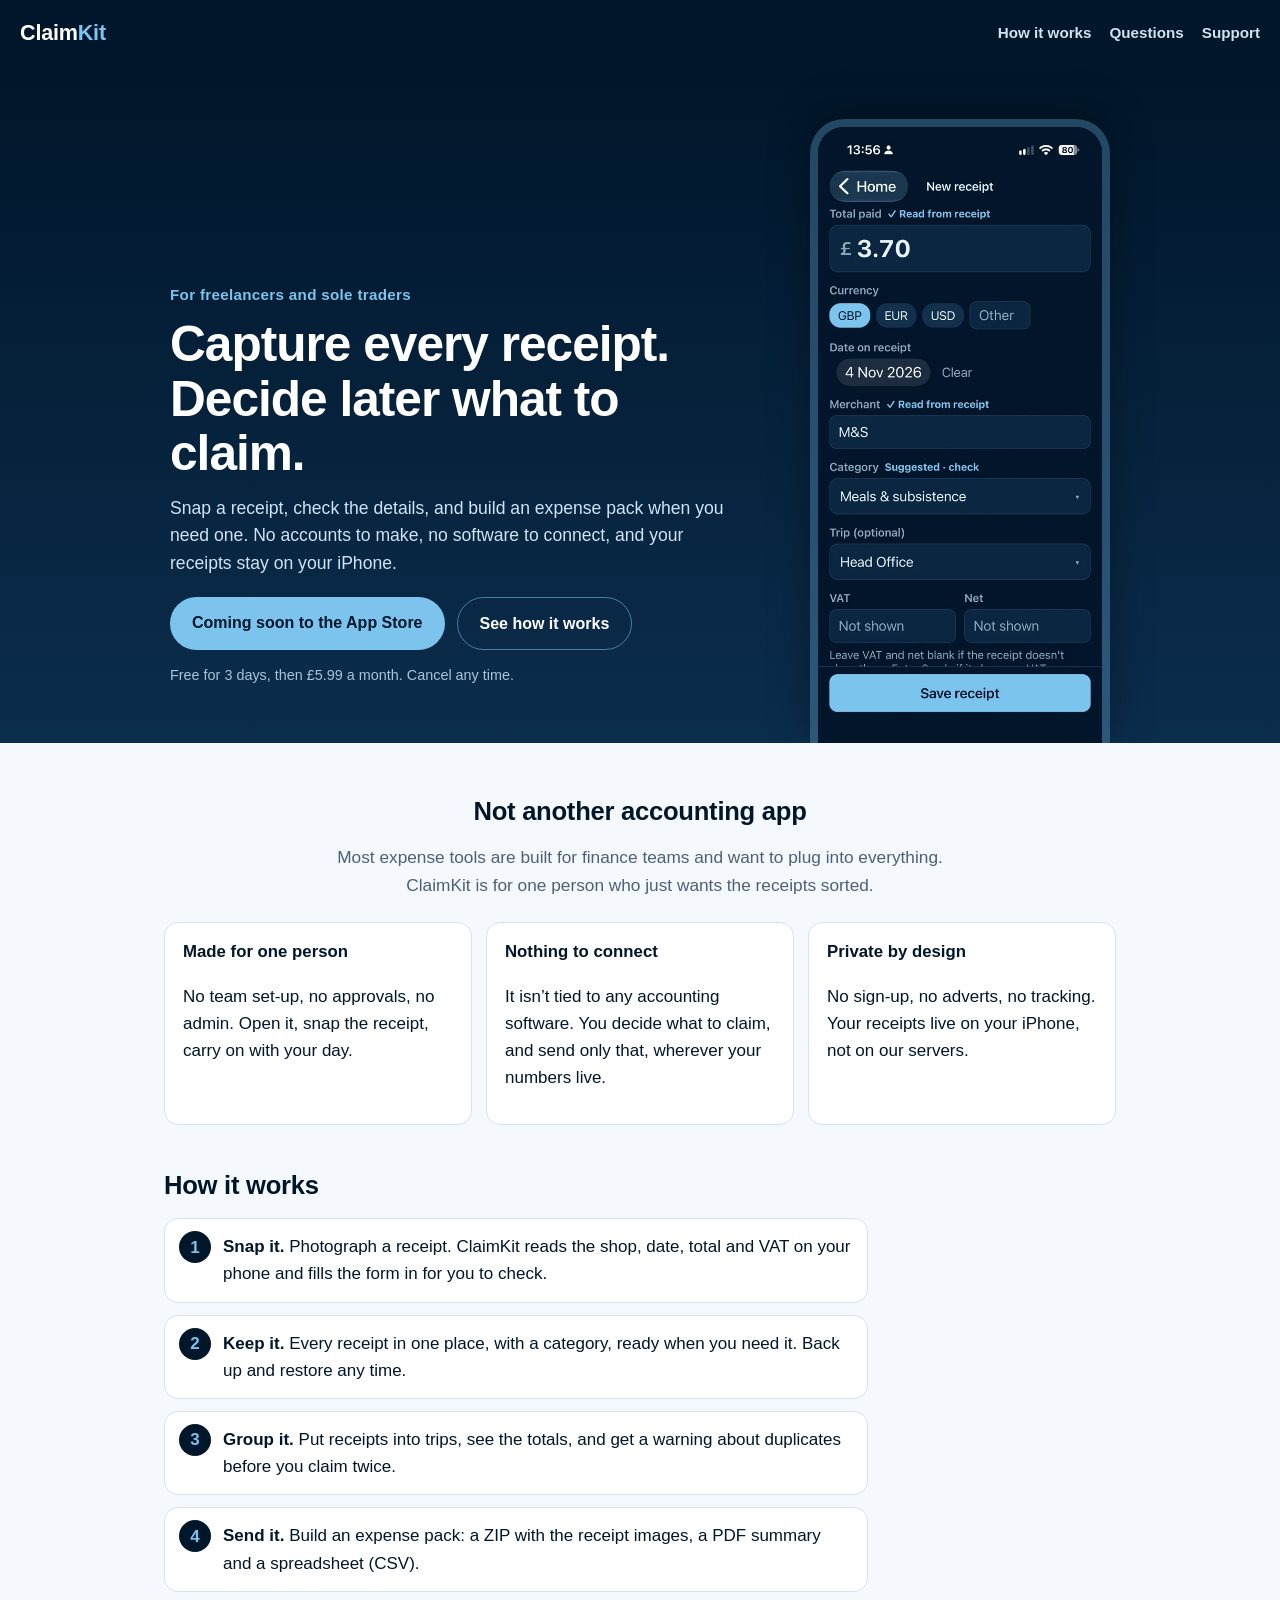
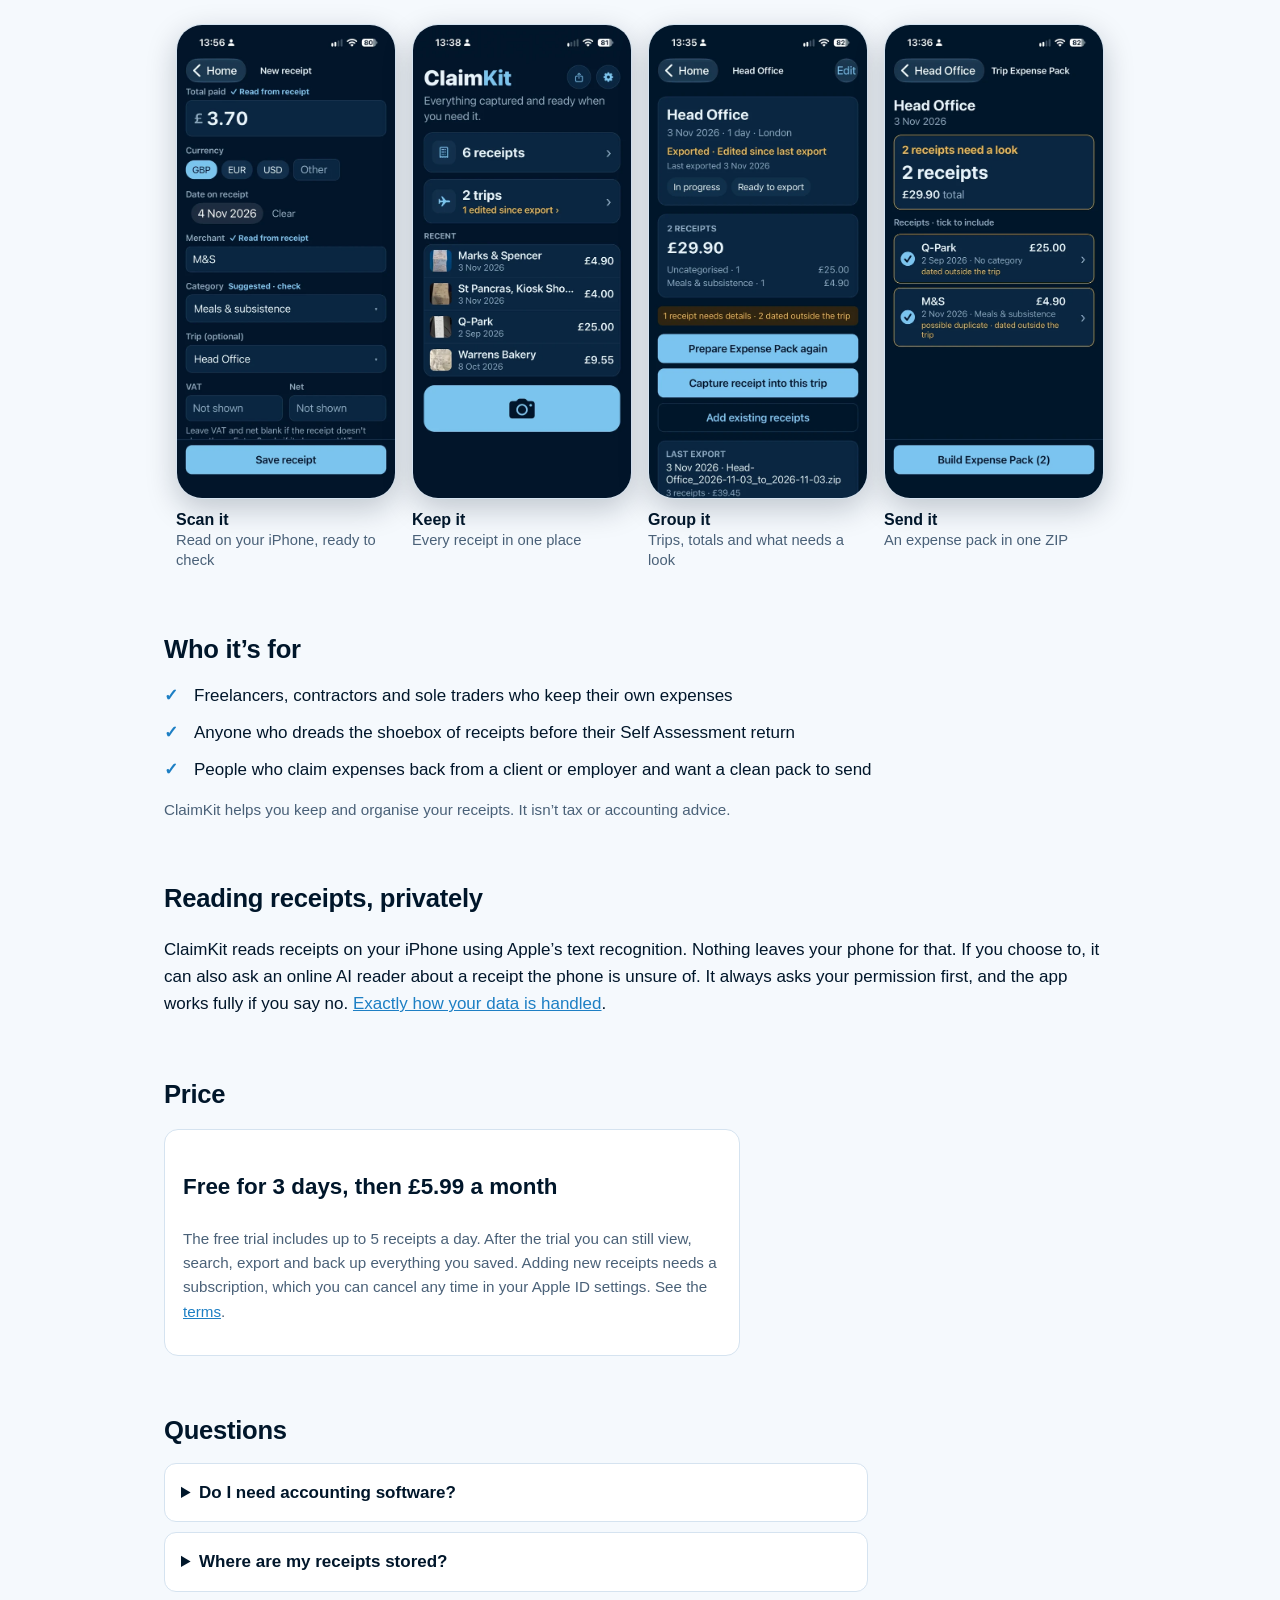
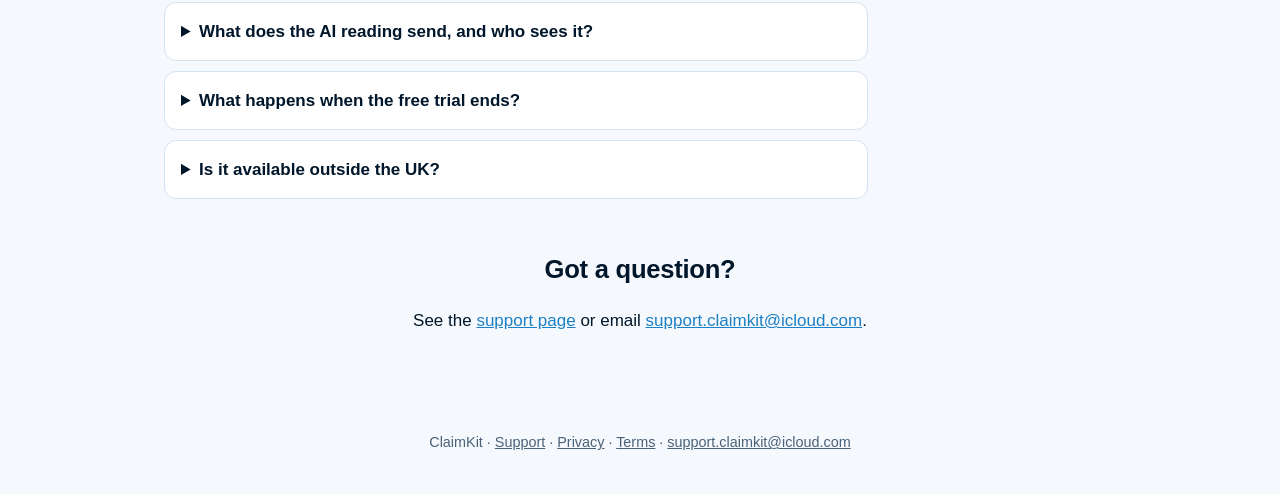
==== index.html @ 1bacebad "Home page redesign for freelancers and sole traders: clearer headline, why-different section, how it" ====
<!doctype html>
<html lang="en-GB">
<head>
<meta charset="utf-8">
<meta name="viewport" content="width=device-width, initial-scale=1">
<title>ClaimKit: receipts and expense packs for freelancers and sole traders</title>
<meta name="description" content="Capture every receipt on your iPhone and decide later what to claim. No accounts, nothing to connect, and your receipts stay on your phone. Built for freelancers and sole traders.">
<link rel="canonical" href="https://sitexuk.github.io/claimkit/">
<meta property="og:type" content="website">
<meta property="og:site_name" content="ClaimKit">
<meta property="og:title" content="ClaimKit: capture every receipt, decide later what to claim">
<meta property="og:description" content="For freelancers and sole traders. Snap a receipt, check the details, and build an expense pack when you need one. No accounts, nothing to connect.">
<meta property="og:url" content="https://sitexuk.github.io/claimkit/">
<meta property="og:image" content="https://sitexuk.github.io/claimkit/share.png">
<meta property="og:image:width" content="1200">
<meta property="og:image:height" content="630">
<meta property="og:image:alt" content="ClaimKit: capture every receipt, decide later what to claim">
<meta name="twitter:card" content="summary_large_image">
<meta name="twitter:title" content="ClaimKit: capture every receipt, decide later what to claim">
<meta name="twitter:description" content="For freelancers and sole traders. No accounts, nothing to connect.">
<meta name="twitter:image" content="https://sitexuk.github.io/claimkit/share.png">
<meta name="theme-color" content="#00162a">
<link rel="icon" type="image/png" href="favicon.png">
<link rel="apple-touch-icon" href="apple-touch-icon.png">
<link rel="stylesheet" href="style.css">
<script type="application/ld+json">
{"@context":"https://schema.org","@type":"SoftwareApplication","name":"ClaimKit","operatingSystem":"iOS","applicationCategory":"BusinessApplication","description":"Capture receipts on your iPhone and build expense packs for claims. For freelancers and sole traders.","offers":{"@type":"Offer","price":"5.99","priceCurrency":"GBP"}}
</script>
</head>
<body class="home">

<header class="top">
  <a class="brand" href="index.html" aria-label="ClaimKit home">Claim<span>Kit</span></a>
  <nav aria-label="Main"><a href="#how">How it works</a><a href="#faq">Questions</a><a href="support.html">Support</a></nav>
</header>

<section class="hero2">
  <div class="hero2-text">
    <p class="eyebrow">For freelancers and sole traders</p>
    <h1>Capture every receipt.<br>Decide later what to claim.</h1>
    <p class="lead">Snap a receipt, check the details, and build an expense pack when you need one. No accounts to make, no software to connect, and your receipts stay on your iPhone.</p>
    <div class="cta">
      <span class="btn btn-soon" role="note">Coming soon to the App Store</span>
      <a class="btn btn-ghost" href="#how">See how it works</a>
    </div>
    <p class="fine">Free for 3 days, then &pound;5.99 a month. Cancel any time.</p>
  </div>
  <div class="hero2-shot">
    <img src="screens/scan.webp" width="540" height="1173" alt="A receipt just scanned in ClaimKit: total, date and shop filled in and marked Read from receipt" fetchpriority="high">
  </div>
</section>

<main>

<section class="band" aria-labelledby="why">
  <h2 id="why">Not another accounting app</h2>
  <p class="band-lead">Most expense tools are built for finance teams and want to plug into everything. ClaimKit is for one person who just wants the receipts sorted.</p>
  <div class="grid3">
    <div class="card"><h3>Made for one person</h3><p>No team set-up, no approvals, no admin. Open it, snap the receipt, carry on with your day.</p></div>
    <div class="card"><h3>Nothing to connect</h3><p>It isn&rsquo;t tied to any accounting software. You decide what to claim, and send only that, wherever your numbers live.</p></div>
    <div class="card"><h3>Private by design</h3><p>No sign-up, no adverts, no tracking. Your receipts live on your iPhone, not on our servers.</p></div>
  </div>
</section>

<section id="how" aria-labelledby="how-title">
  <h2 id="how-title">How it works</h2>
  <ol class="steps">
    <li><strong>Snap it.</strong> Photograph a receipt. ClaimKit reads the shop, date, total and VAT on your phone and fills the form in for you to check.</li>
    <li><strong>Keep it.</strong> Every receipt in one place, with a category, ready when you need it. Back up and restore any time.</li>
    <li><strong>Group it.</strong> Put receipts into trips, see the totals, and get a warning about duplicates before you claim twice.</li>
    <li><strong>Send it.</strong> Build an expense pack: a ZIP with the receipt images, a PDF summary and a spreadsheet (CSV).</li>
  </ol>
  <div class="shots" aria-label="ClaimKit screenshots">
    <figure><img src="screens/scan.webp" width="540" height="1173" alt="A receipt just scanned: total, date and shop filled in, marked Read from receipt" loading="lazy"><figcaption><strong>Scan it</strong>Read on your iPhone, ready to check</figcaption></figure>
    <figure><img src="screens/home.webp" width="540" height="1173" alt="ClaimKit home screen with recent receipts" loading="lazy"><figcaption><strong>Keep it</strong>Every receipt in one place</figcaption></figure>
    <figure><img src="screens/trip.webp" width="540" height="1173" alt="A trip with its receipts, totals and categories" loading="lazy"><figcaption><strong>Group it</strong>Trips, totals and what needs a look</figcaption></figure>
    <figure><img src="screens/pack.webp" width="540" height="1173" alt="Choosing receipts to include in an expense pack" loading="lazy"><figcaption><strong>Send it</strong>An expense pack in one ZIP</figcaption></figure>
  </div>
</section>

<section aria-labelledby="who">
  <h2 id="who">Who it&rsquo;s for</h2>
  <ul class="ticks">
    <li>Freelancers, contractors and sole traders who keep their own expenses</li>
    <li>Anyone who dreads the shoebox of receipts before their Self Assessment return</li>
    <li>People who claim expenses back from a client or employer and want a clean pack to send</li>
  </ul>
  <p class="muted">ClaimKit helps you keep and organise your receipts. It isn&rsquo;t tax or accounting advice.</p>
</section>

<section aria-labelledby="read">
  <h2 id="read">Reading receipts, privately</h2>
  <p>ClaimKit reads receipts on your iPhone using Apple&rsquo;s text recognition. Nothing leaves your phone for that. If you choose to, it can also ask an online AI reader about a receipt the phone is unsure of. It always asks your permission first, and the app works fully if you say no. <a href="privacy.html">Exactly how your data is handled</a>.</p>
</section>

<section aria-labelledby="price">
  <h2 id="price">Price</h2>
  <div class="card pricecard"><p class="price">Free for 3 days, then &pound;5.99 a month</p><p class="muted">The free trial includes up to 5 receipts a day. After the trial you can still view, search, export and back up everything you saved. Adding new receipts needs a subscription, which you can cancel any time in your Apple ID settings. See the <a href="terms.html">terms</a>.</p></div>
</section>

<section id="faq" aria-labelledby="faq-title">
  <h2 id="faq-title">Questions</h2>
  <details><summary>Do I need accounting software?</summary><p>No. ClaimKit works on its own. You can send an expense pack (receipt images, a PDF and a spreadsheet) to your accountant, client or employer, or keep it for your records.</p></details>
  <details><summary>Where are my receipts stored?</summary><p>On your iPhone. There&rsquo;s no ClaimKit account and nothing is uploaded unless you choose the optional AI reading. Use Backup &amp; restore to keep a copy somewhere safe.</p></details>
  <details><summary>What does the AI reading send, and who sees it?</summary><p>Only if you allow it, and only for a receipt the phone can&rsquo;t read confidently: a reduced-size copy of that receipt goes through ClaimKit&rsquo;s server to Anthropic&rsquo;s AI, which sends back the details. Nothing is stored. The <a href="privacy.html">privacy page</a> explains it in full.</p></details>
  <details><summary>What happens when the free trial ends?</summary><p>Everything you saved stays yours. You can still view, search, export and back up. To keep adding new receipts you subscribe for &pound;5.99 a month, and you can cancel any time.</p></details>
  <details><summary>Is it available outside the UK?</summary><p>Not yet. ClaimKit launches in the United Kingdom first.</p></details>
</section>

<section class="band" aria-labelledby="questions">
  <h2 id="questions">Got a question?</h2>
  <p>See the <a href="support.html">support page</a> or email <a href="mailto:support.claimkit@icloud.com">support.claimkit@icloud.com</a>.</p>
</section>

</main>
<footer>ClaimKit &middot; <a href="support.html">Support</a> &middot; <a href="privacy.html">Privacy</a> &middot; <a href="terms.html">Terms</a> &middot; <a href="mailto:support.claimkit@icloud.com">support.claimkit@icloud.com</a></footer>
</body>
</html>
---- style.css ----
:root { --bg:#f5f9fd; --card:#fff; --text:#00162a; --muted:#4a6178; --accent:#1d7fc4; --border:#d5e3f0; --hero:#00162a; --hero-text:#fff; --hero-accent:#7cc4ee; }
@media (prefers-color-scheme: dark) { :root { --bg:#00162a; --card:#0b2742; --text:#eaf3fb; --muted:#9db4c8; --accent:#7cc4ee; --border:#17395a; --hero:#000d1a; } }
* { box-sizing:border-box; }
body { margin:0; background:var(--bg); color:var(--text); font:17px/1.6 -apple-system, BlinkMacSystemFont, "Segoe UI", Roboto, sans-serif; }
a { color:var(--accent); }
header.hero { background:var(--hero); color:var(--hero-text); padding:56px 20px 48px; text-align:center; }
header.hero h1 { margin:0 0 8px; font-size:2.6rem; letter-spacing:-.02em; }
header.hero h1 span { color:var(--hero-accent); }
header.hero p { margin:0 auto; max-width:34rem; font-size:1.15rem; color:#cfe3f3; }
nav { display:flex; gap:18px; justify-content:center; flex-wrap:wrap; padding:14px 16px; background:var(--card); border-bottom:1px solid var(--border); }
nav a { text-decoration:none; font-weight:600; }
main { max-width:44rem; margin:0 auto; padding:28px 20px 60px; }
h2 { margin:2rem 0 .4rem; font-size:1.35rem; }
h3 { margin:1.4rem 0 .2rem; font-size:1.05rem; }
.card { background:var(--card); border:1px solid var(--border); border-radius:14px; padding:16px 18px; margin:14px 0; }
.card h3 { margin-top:0; }
ul { padding-left:1.2rem; }
.muted { color:var(--muted); font-size:.95rem; }
footer { text-align:center; color:var(--muted); font-size:.9rem; padding:24px 16px 40px; }
.price { font-size:1.4rem; font-weight:700; }
@media (min-width:640px) { .grid { display:grid; grid-template-columns:1fr 1fr; gap:14px; } .grid .card { margin:0; } }

.shots { display:flex; gap:16px; overflow-x:auto; scroll-snap-type:x mandatory; padding:4px 2px 18px; margin:0 -20px; padding-left:20px; padding-right:20px; -webkit-overflow-scrolling:touch; }
.shots figure { flex:0 0 min(62vw, 250px); margin:0; scroll-snap-align:center; }
.shots img { width:100%; height:auto; display:block; border-radius:26px; border:1px solid var(--border); box-shadow:0 10px 30px rgba(0,22,42,.22); background:var(--card); }
.shots figcaption { margin-top:10px; font-size:.92rem; color:var(--muted); line-height:1.35; }
.shots figcaption strong { display:block; color:var(--text); font-size:1rem; }
@media (min-width:860px) { .shots { overflow:visible; margin:0 -90px; padding:4px 0 18px; justify-content:center; } .shots figure { flex:0 0 205px; } }

/* ---------- Home page ---------- */
.home { background:var(--bg); }
.home .top { display:flex; align-items:center; justify-content:space-between; gap:16px; flex-wrap:wrap; padding:16px 20px; background:var(--hero); }
.home .brand { color:var(--hero-text); text-decoration:none; font-weight:800; font-size:1.35rem; letter-spacing:-.01em; }
.home .brand span { color:var(--hero-accent); }
.home .top nav { display:flex; gap:18px; flex-wrap:wrap; padding:0; background:none; border:0; }
.home .top nav a { color:#cfe3f3; font-weight:600; font-size:.95rem; text-decoration:none; }
.home .top nav a:hover { color:#fff; }

.hero2 { background:linear-gradient(180deg,var(--hero) 0%, #0b2d4c 100%); color:var(--hero-text); padding:28px 20px 0; overflow:hidden; display:flex; flex-direction:column; align-items:center; gap:22px; }
.hero2-text { max-width:36rem; text-align:center; }
.eyebrow { margin:0 0 10px; color:var(--hero-accent); font-weight:700; font-size:.95rem; letter-spacing:.02em; }
.hero2 h1 { margin:0 0 14px; font-size:clamp(2rem,7vw,3.1rem); line-height:1.1; letter-spacing:-.02em; }
.lead { margin:0 auto 20px; color:#cfe3f3; font-size:1.1rem; line-height:1.55; }
.cta { display:flex; gap:12px; justify-content:center; flex-wrap:wrap; }
.btn { display:inline-block; padding:13px 22px; border-radius:999px; font-weight:700; font-size:1rem; text-decoration:none; }
.btn-soon { background:var(--hero-accent); color:#00162a; cursor:default; }
.btn-ghost { border:1.5px solid rgba(124,196,240,.55); color:#fff; }
.btn-ghost:hover { background:rgba(124,196,240,.14); }
.fine { margin:14px 0 0; color:#a9c4da; font-size:.9rem; }
.hero2-shot { width:min(280px,70vw); margin-top:8px; }
.hero2-shot img { display:block; width:100%; height:auto; border-radius:34px 34px 0 0; border:8px solid rgba(124,196,240,.28); border-bottom:0; box-shadow:0 -6px 40px rgba(0,0,0,.35); }
@media (min-width:860px) {
  .hero2 { flex-direction:row; justify-content:center; align-items:flex-end; gap:64px; padding:44px 40px 0; }
  .hero2-text { text-align:left; padding-bottom:56px; }
  .lead { margin-left:0; }
  .cta { justify-content:flex-start; }
  .hero2-shot { width:300px; flex:none; }
}

.home main { max-width:62rem; padding:8px 20px 56px; }
.home main section { padding-top:40px; }
.home h2 { font-size:1.6rem; letter-spacing:-.01em; margin:0 0 12px; }
.band { text-align:center; }
.band-lead { max-width:40rem; margin:0 auto 22px; color:var(--muted); font-size:1.08rem; }
.grid3 { display:grid; gap:14px; text-align:left; }
.grid3 .card { margin:0; }
@media (min-width:760px) { .grid3 { grid-template-columns:repeat(3,1fr); } }

.steps { counter-reset:step; list-style:none; padding:0; margin:0 0 28px; display:grid; gap:12px; max-width:44rem; }
.steps li { position:relative; padding:14px 16px 14px 58px; background:var(--card); border:1px solid var(--border); border-radius:14px; }
.steps li::before { counter-increment:step; content:counter(step); position:absolute; left:14px; top:12px; width:32px; height:32px; border-radius:50%; background:var(--hero); color:var(--hero-accent); font-weight:800; display:flex; align-items:center; justify-content:center; }
.steps strong { color:var(--text); }

.home .shots { margin:0 -20px; padding:4px 20px 18px; }
@media (min-width:860px) { .home .shots { margin:0; padding:4px 0 18px; justify-content:center; overflow:visible; } .home .shots figure { flex:0 0 220px; } }

.ticks { list-style:none; padding:0; margin:0 0 8px; display:grid; gap:10px; }
.ticks li { position:relative; padding-left:30px; }
.ticks li::before { content:"\2713"; position:absolute; left:0; top:0; color:var(--accent); font-weight:800; }
.pricecard { max-width:36rem; }

details { background:var(--card); border:1px solid var(--border); border-radius:12px; padding:2px 16px; margin:10px 0; max-width:44rem; }
details summary { cursor:pointer; padding:13px 0; font-weight:700; }
details p { margin:0 0 14px; color:var(--muted); }
summary::-webkit-details-marker { margin-right:6px; }
.home footer a { color:var(--muted); }
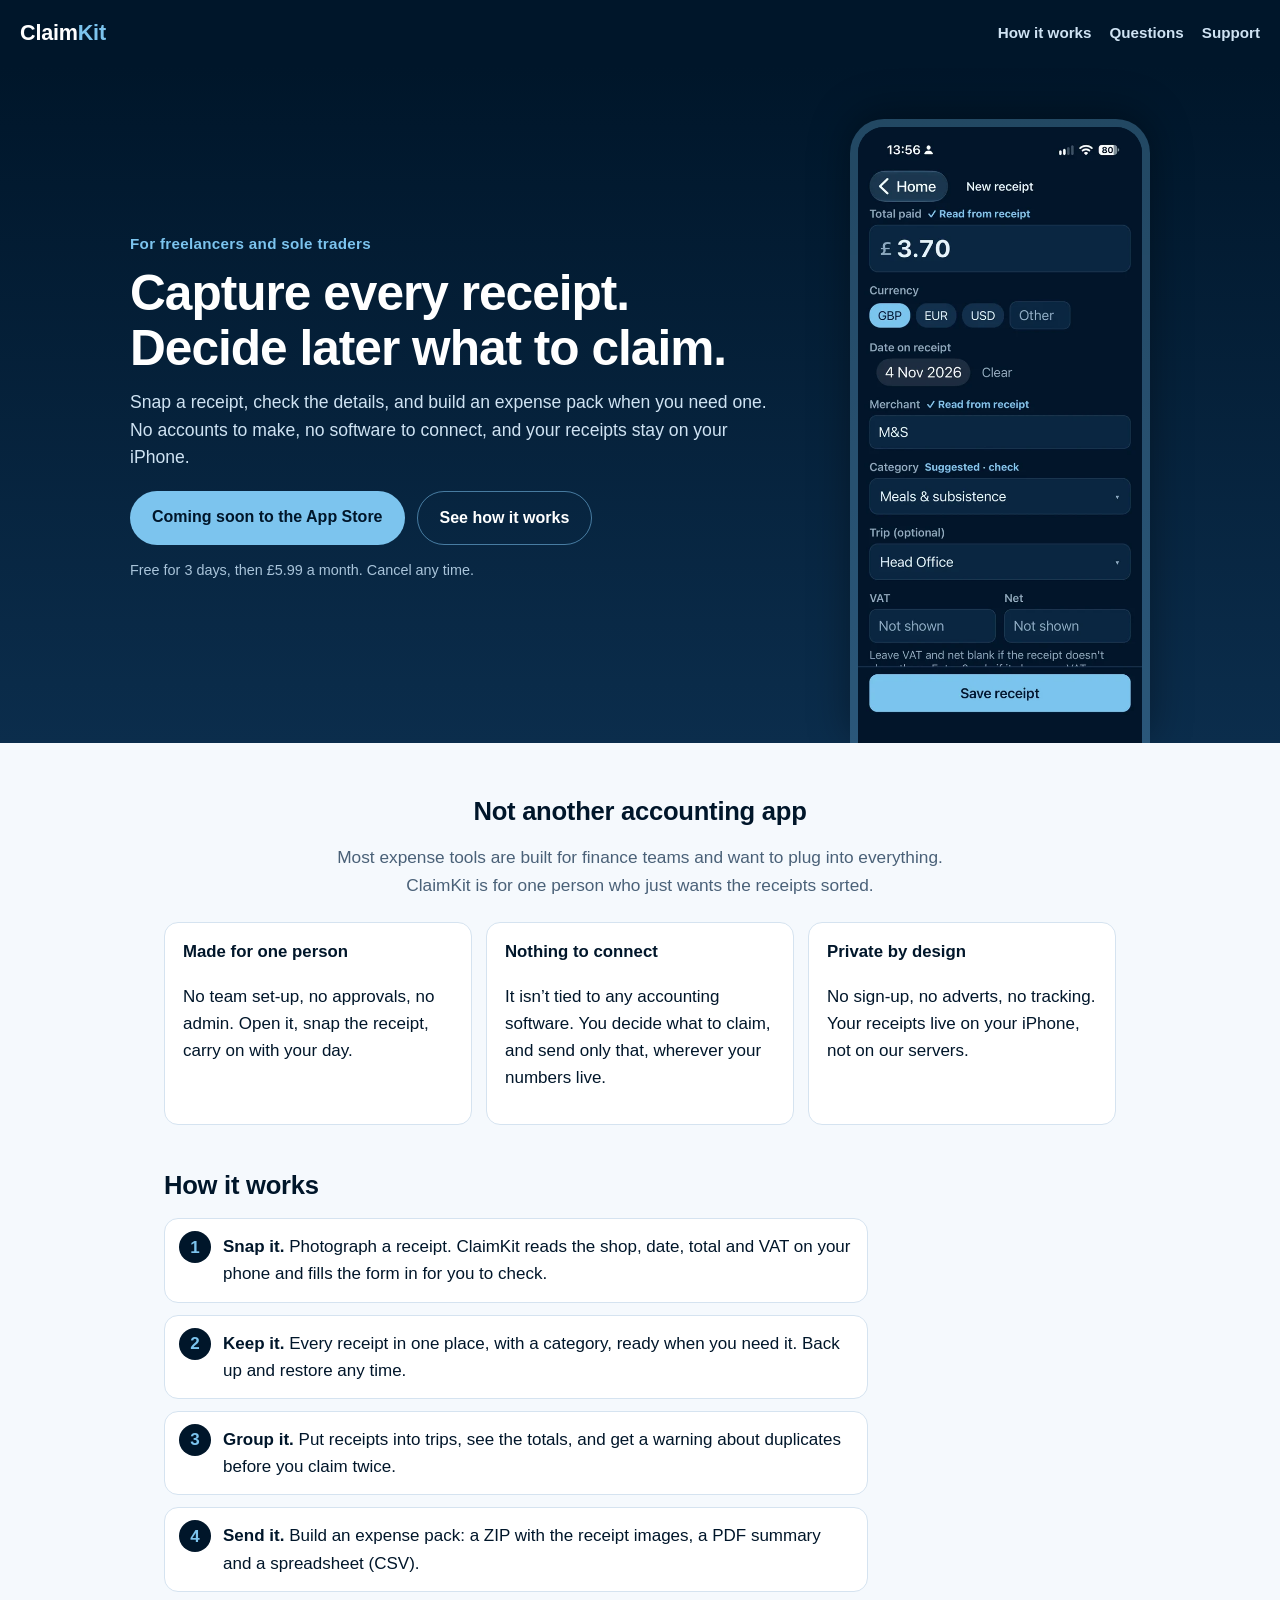
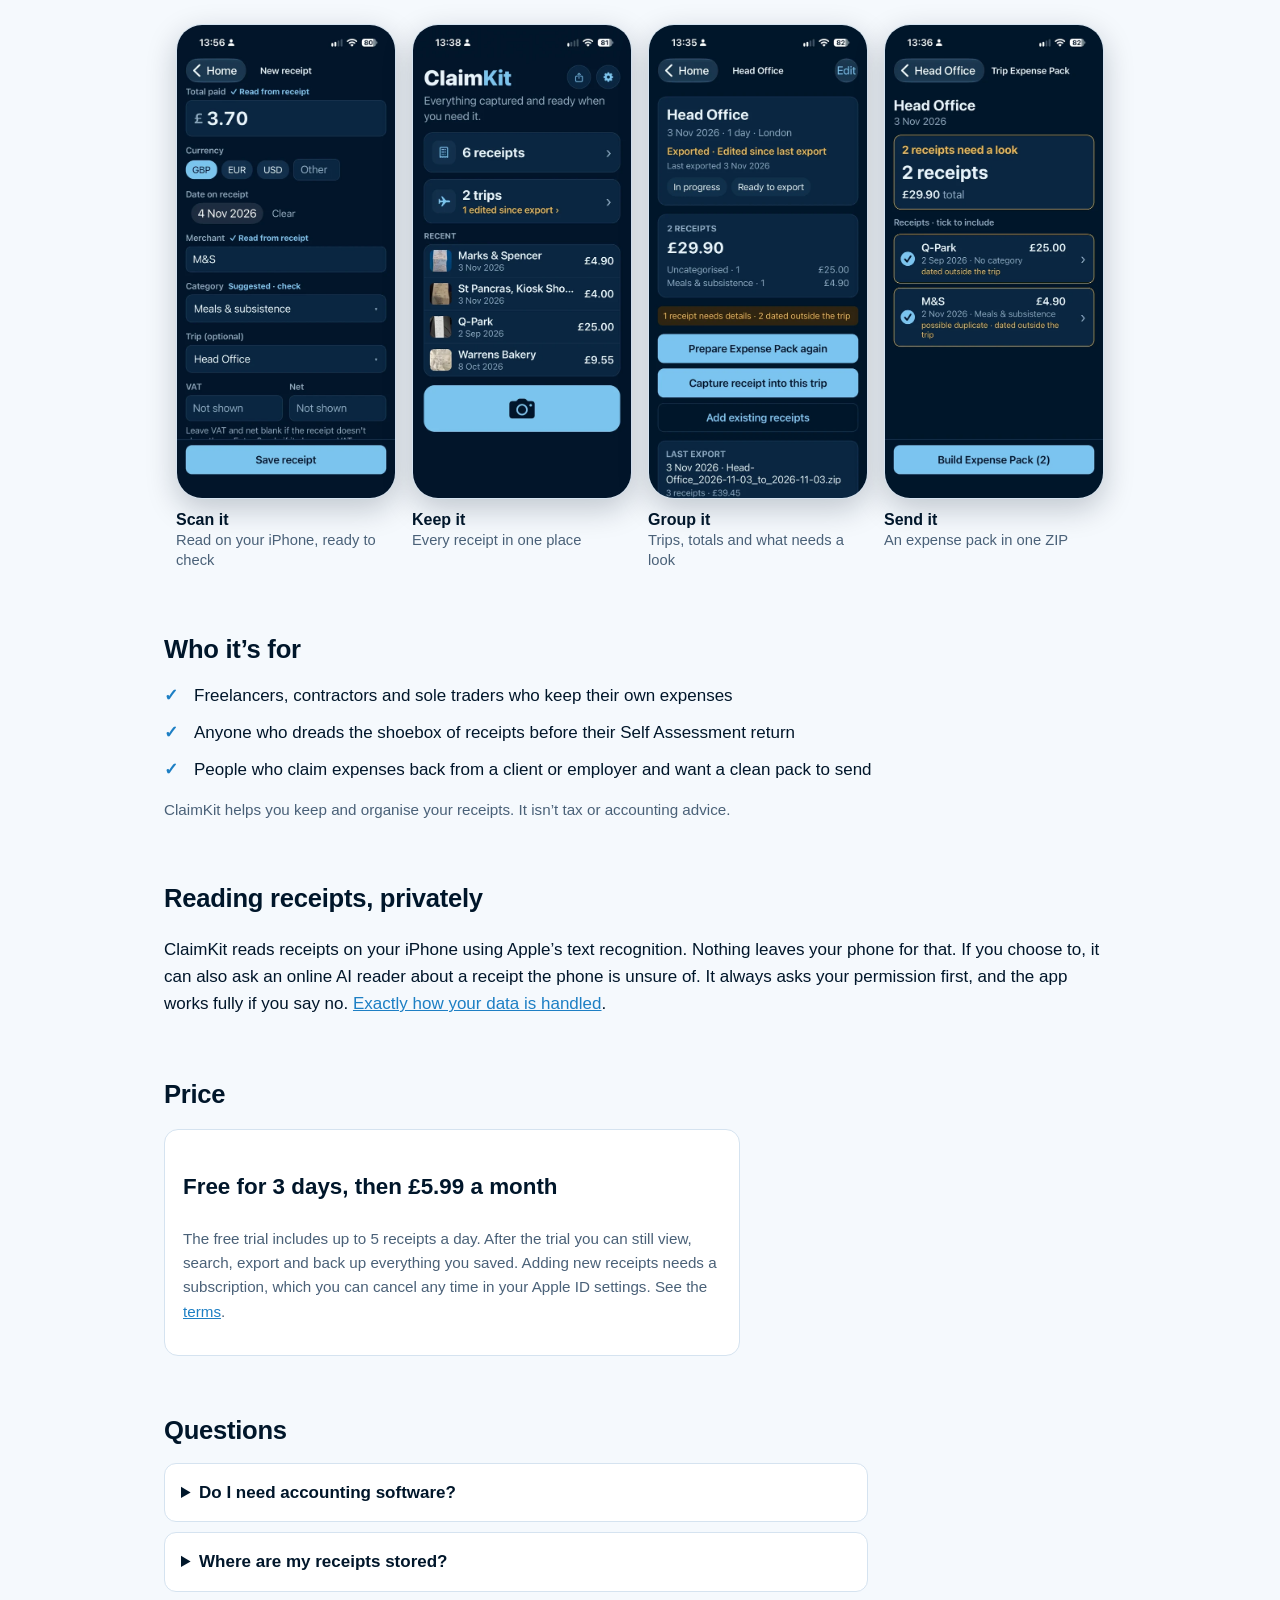
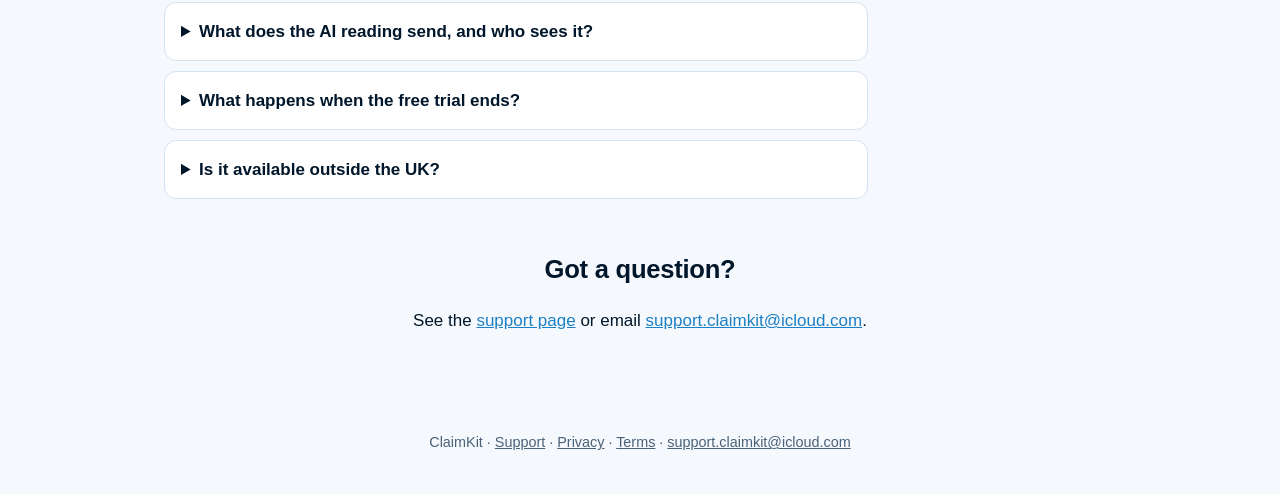
==== commit d88d0c2d: "Hero: centre the text beside the phone, wider so the headline breaks cleanly; stylesheet v4 Co-Autho" ====
--- a/index.html
+++ b/index.html
@@ -22,7 +22,7 @@
 <meta name="theme-color" content="#00162a">
 <link rel="icon" type="image/png" href="favicon.png">
 <link rel="apple-touch-icon" href="apple-touch-icon.png">
-<link rel="stylesheet" href="style.css">
+<link rel="stylesheet" href="style.css?v=4">
 <script type="application/ld+json">
 {"@context":"https://schema.org","@type":"SoftwareApplication","name":"ClaimKit","operatingSystem":"iOS","applicationCategory":"BusinessApplication","description":"Capture receipts on your iPhone and build expense packs for claims. For freelancers and sole traders.","offers":{"@type":"Offer","price":"5.99","priceCurrency":"GBP"}}
 </script>
--- a/style.css
+++ b/style.css
@@ -51,7 +51,7 @@
 .hero2-shot img { display:block; width:100%; height:auto; border-radius:34px 34px 0 0; border:8px solid rgba(124,196,240,.28); border-bottom:0; box-shadow:0 -6px 40px rgba(0,0,0,.35); }
 @media (min-width:860px) {
   .hero2 { flex-direction:row; justify-content:center; align-items:flex-end; gap:64px; padding:44px 40px 0; }
-  .hero2-text { text-align:left; padding-bottom:56px; }
+  .hero2-text { text-align:left; align-self:center; padding-bottom:40px; max-width:41rem; }
   .lead { margin-left:0; }
   .cta { justify-content:flex-start; }
   .hero2-shot { width:300px; flex:none; }
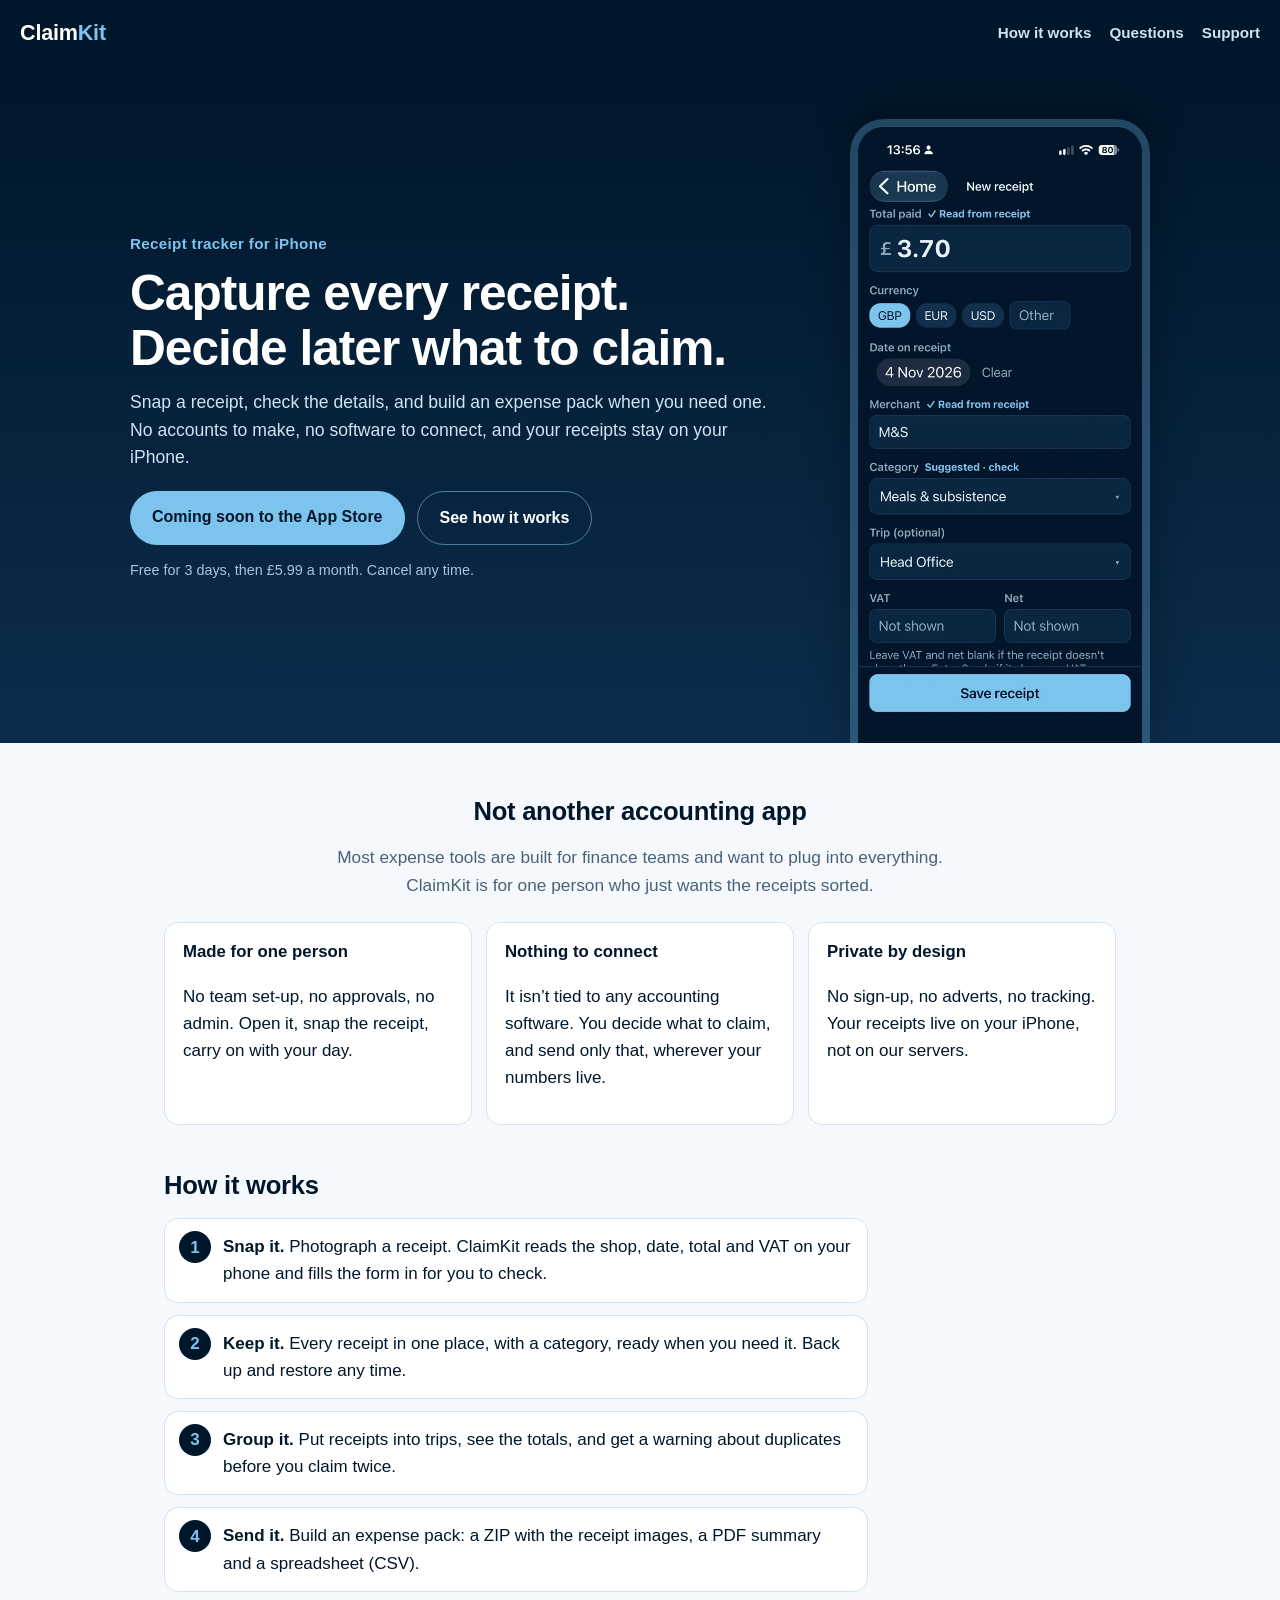
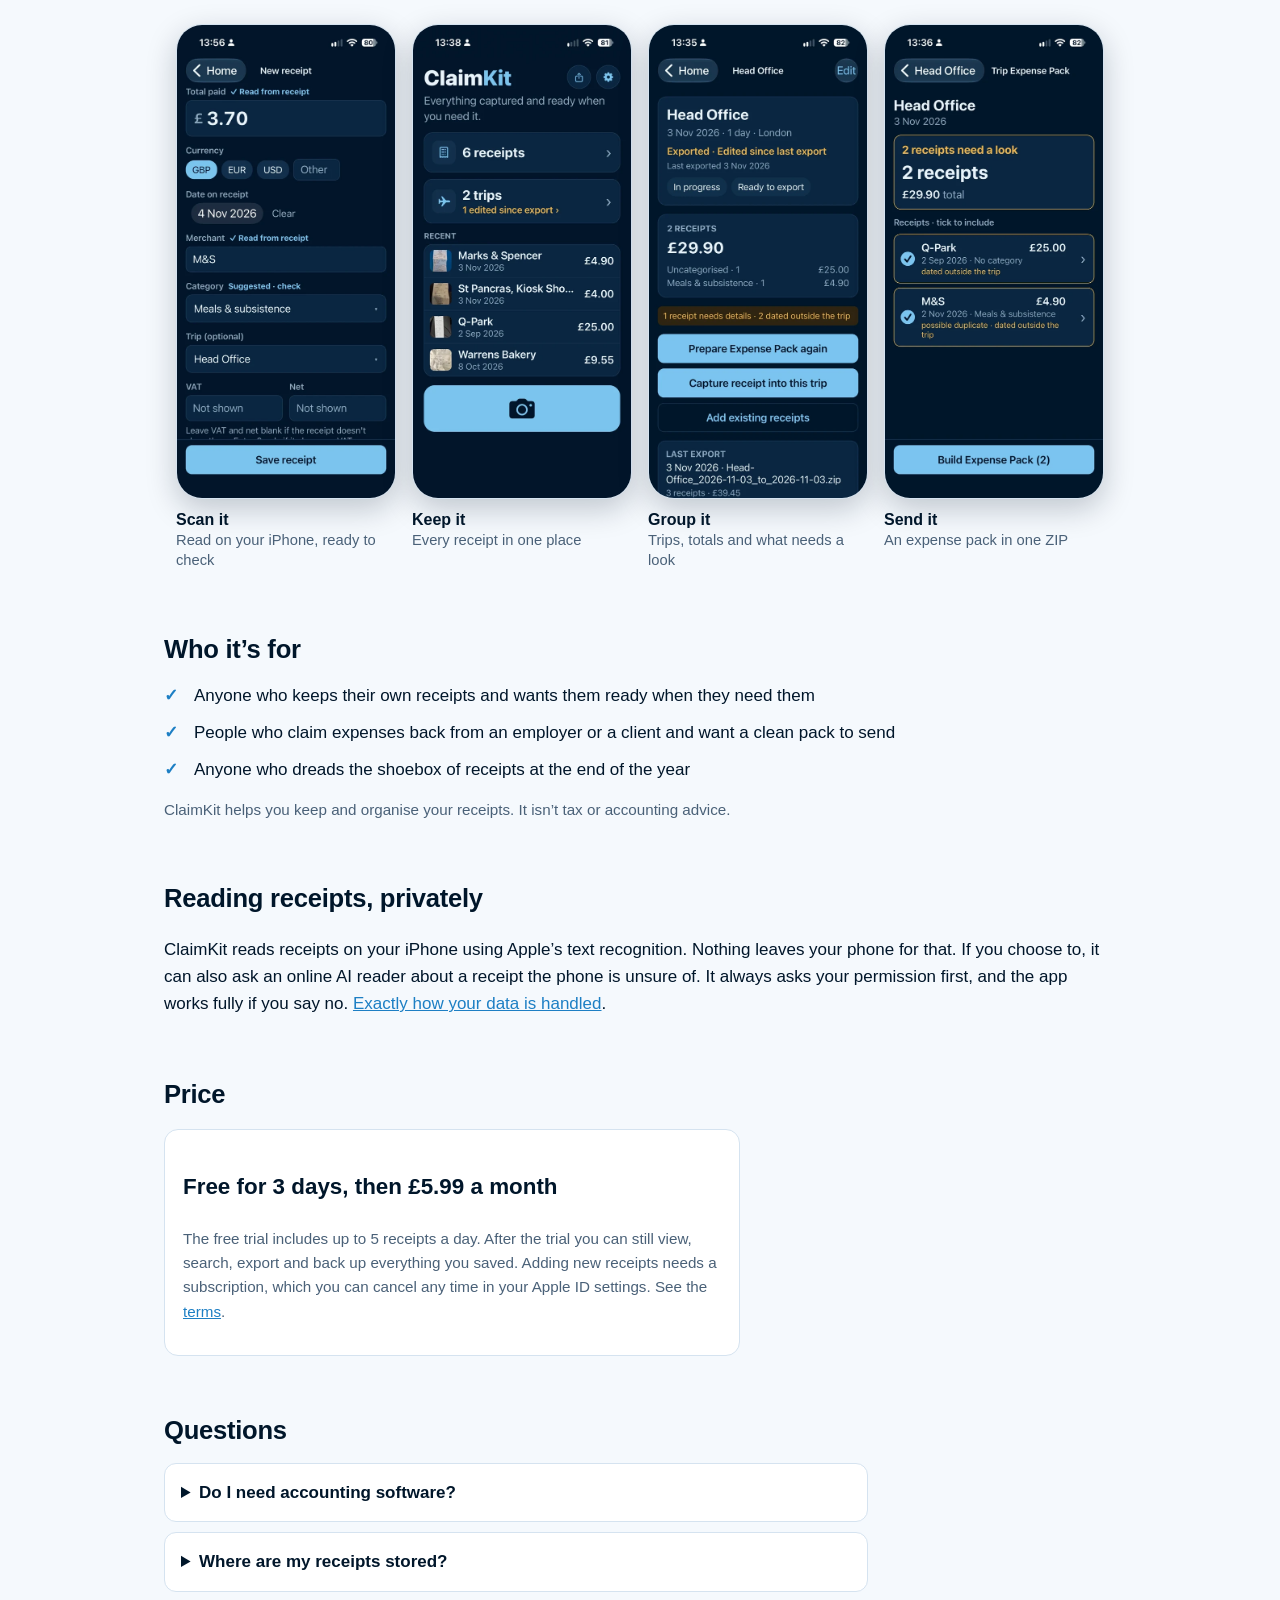
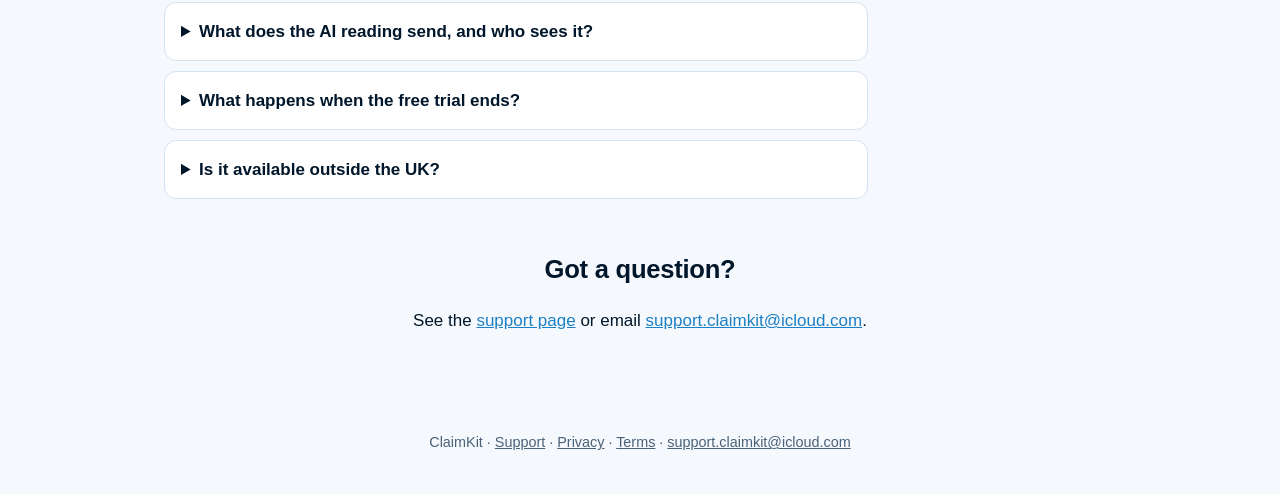
==== commit 5259e6fb: "Website: generic wording (no audience), new share image, new title; stylesheet v5 Co-Authored-By: Cl" ====
--- a/index.html
+++ b/index.html
@@ -3,28 +3,28 @@
 <head>
 <meta charset="utf-8">
 <meta name="viewport" content="width=device-width, initial-scale=1">
-<title>ClaimKit: receipts and expense packs for freelancers and sole traders</title>
-<meta name="description" content="Capture every receipt on your iPhone and decide later what to claim. No accounts, nothing to connect, and your receipts stay on your phone. Built for freelancers and sole traders.">
+<title>ClaimKit: receipt tracker and expense packs for iPhone</title>
+<meta name="description" content="Capture every receipt on your iPhone and decide later what to claim. No accounts, nothing to connect, and your receipts stay on your phone.">
 <link rel="canonical" href="https://sitexuk.github.io/claimkit/">
 <meta property="og:type" content="website">
 <meta property="og:site_name" content="ClaimKit">
 <meta property="og:title" content="ClaimKit: capture every receipt, decide later what to claim">
-<meta property="og:description" content="For freelancers and sole traders. Snap a receipt, check the details, and build an expense pack when you need one. No accounts, nothing to connect.">
+<meta property="og:description" content="Snap a receipt, check the details, and build an expense pack when you need one. No accounts, nothing to connect.">
 <meta property="og:url" content="https://sitexuk.github.io/claimkit/">
-<meta property="og:image" content="https://sitexuk.github.io/claimkit/share.png">
+<meta property="og:image" content="https://sitexuk.github.io/claimkit/share.png?v=2">
 <meta property="og:image:width" content="1200">
 <meta property="og:image:height" content="630">
 <meta property="og:image:alt" content="ClaimKit: capture every receipt, decide later what to claim">
 <meta name="twitter:card" content="summary_large_image">
 <meta name="twitter:title" content="ClaimKit: capture every receipt, decide later what to claim">
-<meta name="twitter:description" content="For freelancers and sole traders. No accounts, nothing to connect.">
-<meta name="twitter:image" content="https://sitexuk.github.io/claimkit/share.png">
+<meta name="twitter:description" content="Snap a receipt, check the details, build an expense pack. No accounts, nothing to connect.">
+<meta name="twitter:image" content="https://sitexuk.github.io/claimkit/share.png?v=2">
 <meta name="theme-color" content="#00162a">
 <link rel="icon" type="image/png" href="favicon.png">
 <link rel="apple-touch-icon" href="apple-touch-icon.png">
-<link rel="stylesheet" href="style.css?v=4">
+<link rel="stylesheet" href="style.css?v=5">
 <script type="application/ld+json">
-{"@context":"https://schema.org","@type":"SoftwareApplication","name":"ClaimKit","operatingSystem":"iOS","applicationCategory":"BusinessApplication","description":"Capture receipts on your iPhone and build expense packs for claims. For freelancers and sole traders.","offers":{"@type":"Offer","price":"5.99","priceCurrency":"GBP"}}
+{"@context":"https://schema.org","@type":"SoftwareApplication","name":"ClaimKit","operatingSystem":"iOS","applicationCategory":"BusinessApplication","description":"Capture receipts on your iPhone and build expense packs for claims. No accounts, nothing to connect.","offers":{"@type":"Offer","price":"5.99","priceCurrency":"GBP"}}
 </script>
 </head>
 <body class="home">
@@ -36,7 +36,7 @@
 
 <section class="hero2">
   <div class="hero2-text">
-    <p class="eyebrow">For freelancers and sole traders</p>
+    <p class="eyebrow">Receipt tracker for iPhone</p>
     <h1>Capture every receipt.<br>Decide later what to claim.</h1>
     <p class="lead">Snap a receipt, check the details, and build an expense pack when you need one. No accounts to make, no software to connect, and your receipts stay on your iPhone.</p>
     <div class="cta">
@@ -81,9 +81,9 @@
 <section aria-labelledby="who">
   <h2 id="who">Who it&rsquo;s for</h2>
   <ul class="ticks">
-    <li>Freelancers, contractors and sole traders who keep their own expenses</li>
-    <li>Anyone who dreads the shoebox of receipts before their Self Assessment return</li>
-    <li>People who claim expenses back from a client or employer and want a clean pack to send</li>
+    <li>Anyone who keeps their own receipts and wants them ready when they need them</li>
+    <li>People who claim expenses back from an employer or a client and want a clean pack to send</li>
+    <li>Anyone who dreads the shoebox of receipts at the end of the year</li>
   </ul>
   <p class="muted">ClaimKit helps you keep and organise your receipts. It isn&rsquo;t tax or accounting advice.</p>
 </section>
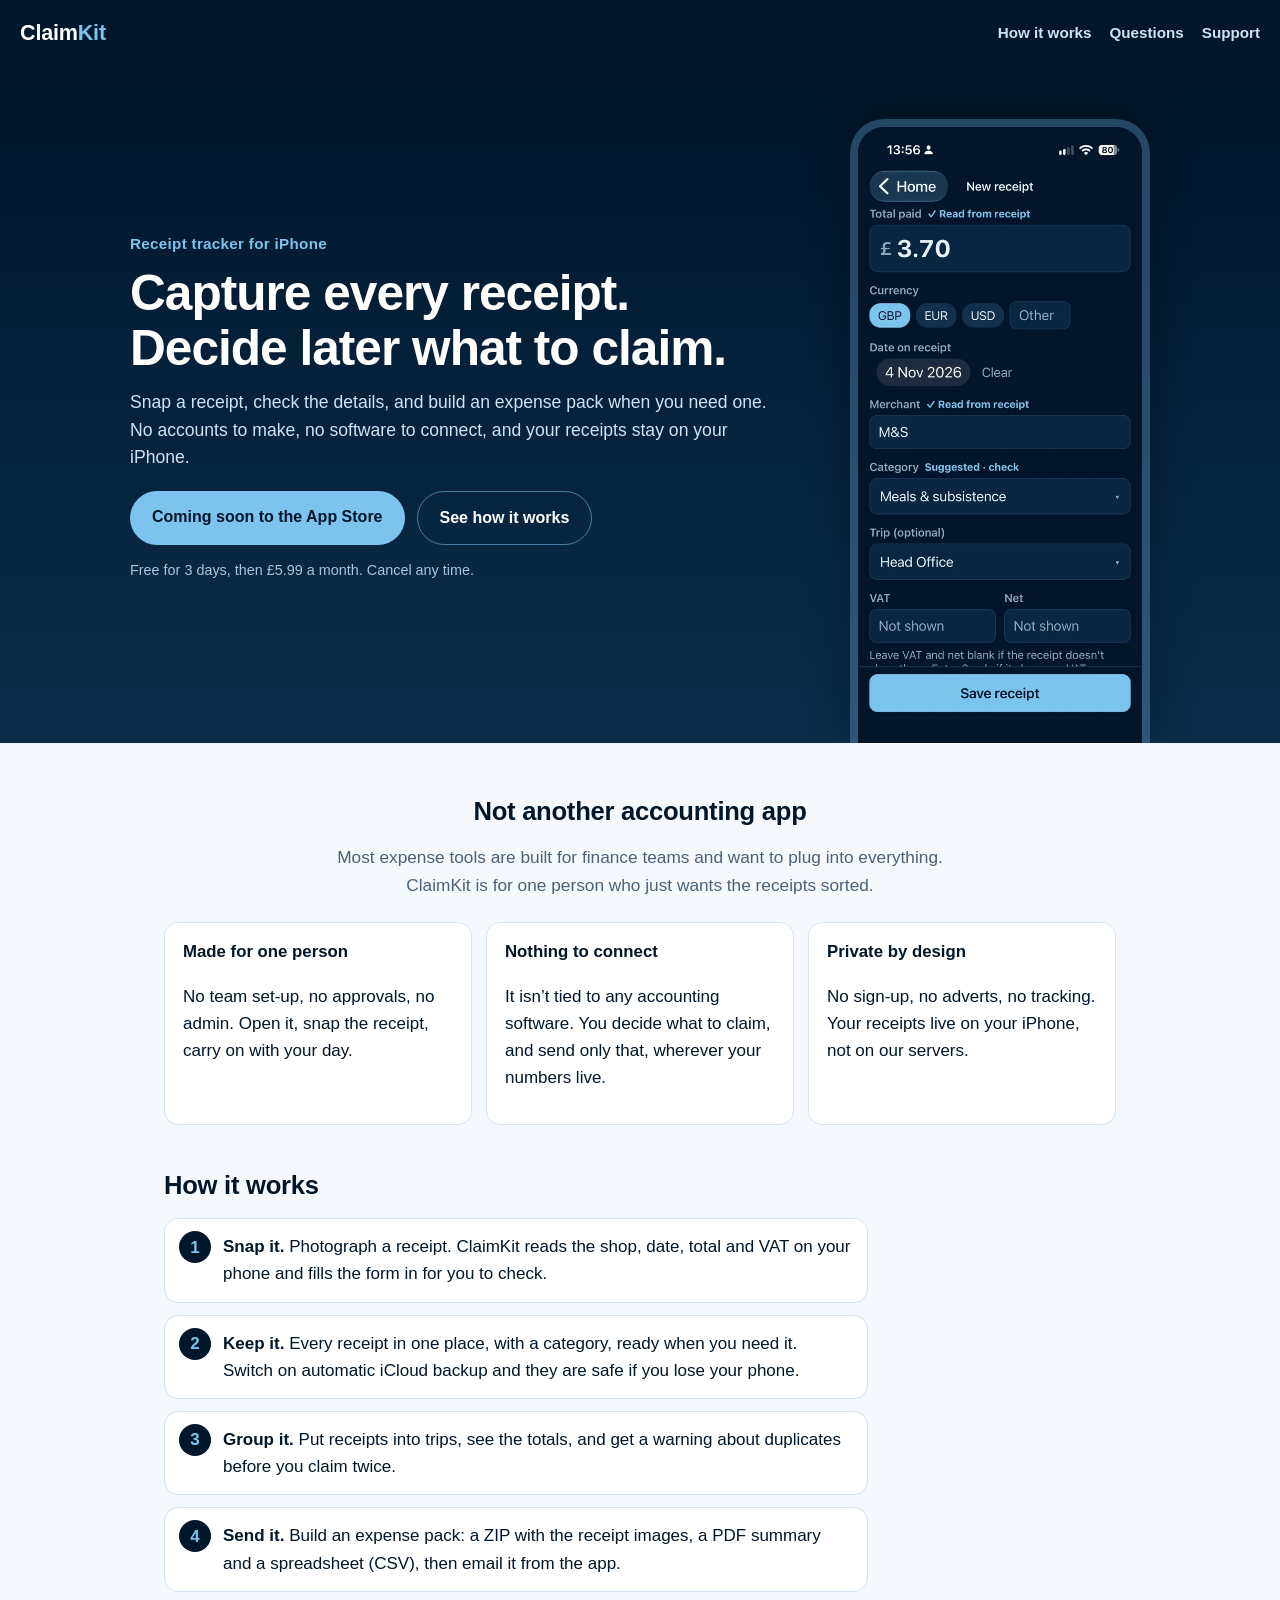
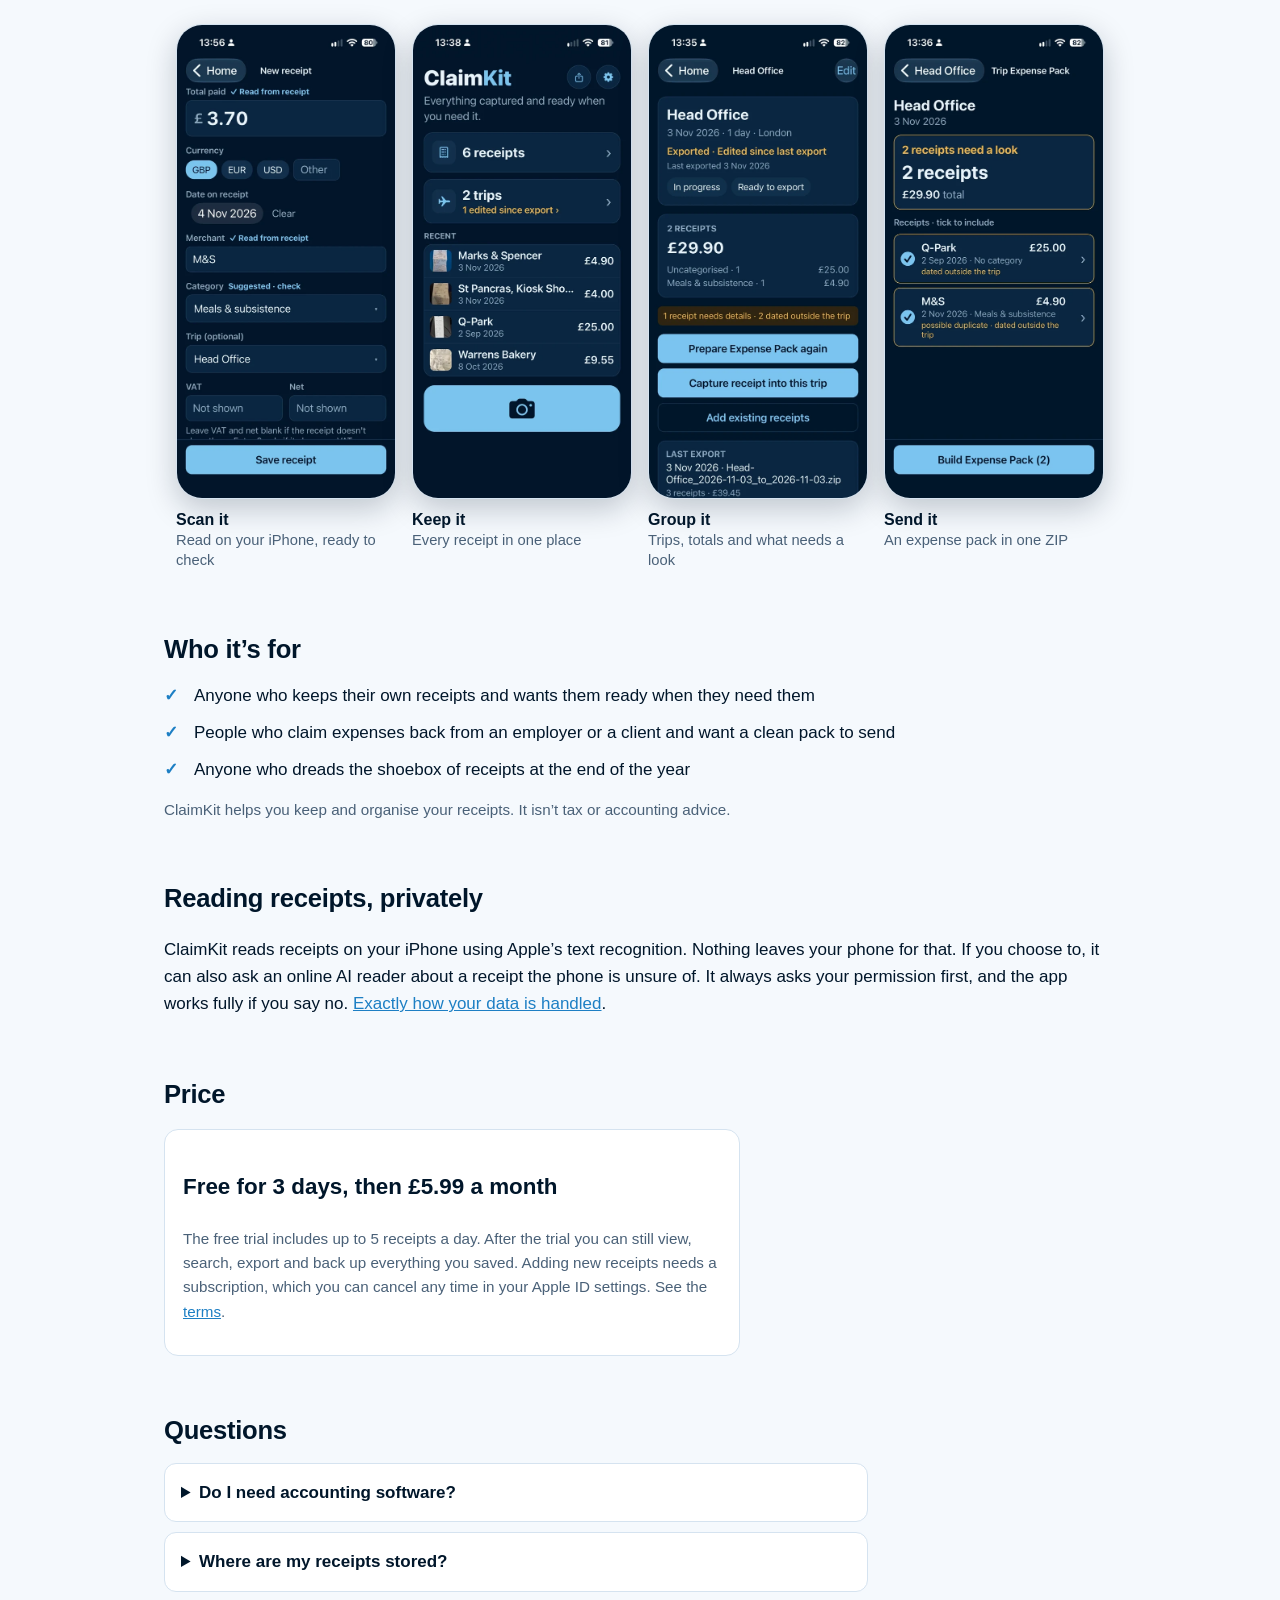
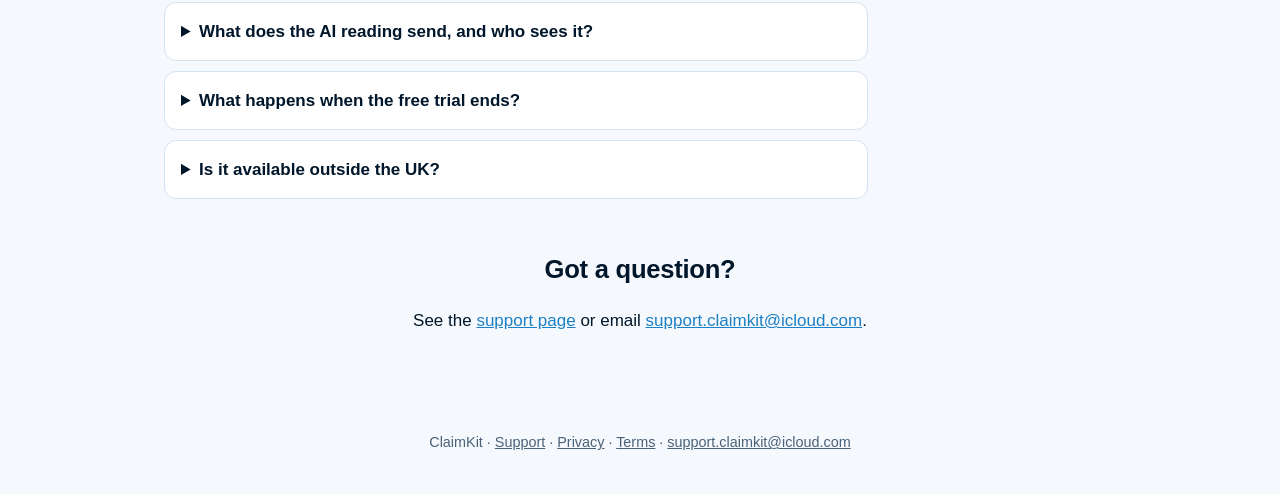
==== commit 82b152b7: "Website: iCloud backup, email pack in privacy, support and home page Co-Authored-By: Claude Sonnet 5" ====
--- a/index.html
+++ b/index.html
@@ -66,9 +66,9 @@
   <h2 id="how-title">How it works</h2>
   <ol class="steps">
     <li><strong>Snap it.</strong> Photograph a receipt. ClaimKit reads the shop, date, total and VAT on your phone and fills the form in for you to check.</li>
-    <li><strong>Keep it.</strong> Every receipt in one place, with a category, ready when you need it. Back up and restore any time.</li>
+    <li><strong>Keep it.</strong> Every receipt in one place, with a category, ready when you need it. Switch on automatic iCloud backup and they are safe if you lose your phone.</li>
     <li><strong>Group it.</strong> Put receipts into trips, see the totals, and get a warning about duplicates before you claim twice.</li>
-    <li><strong>Send it.</strong> Build an expense pack: a ZIP with the receipt images, a PDF summary and a spreadsheet (CSV).</li>
+    <li><strong>Send it.</strong> Build an expense pack: a ZIP with the receipt images, a PDF summary and a spreadsheet (CSV), then email it from the app.</li>
   </ol>
   <div class="shots" aria-label="ClaimKit screenshots">
     <figure><img src="screens/scan.webp" width="540" height="1173" alt="A receipt just scanned: total, date and shop filled in, marked Read from receipt" loading="lazy"><figcaption><strong>Scan it</strong>Read on your iPhone, ready to check</figcaption></figure>
@@ -101,7 +101,7 @@
 <section id="faq" aria-labelledby="faq-title">
   <h2 id="faq-title">Questions</h2>
   <details><summary>Do I need accounting software?</summary><p>No. ClaimKit works on its own. You can send an expense pack (receipt images, a PDF and a spreadsheet) to your accountant, client or employer, or keep it for your records.</p></details>
-  <details><summary>Where are my receipts stored?</summary><p>On your iPhone. There&rsquo;s no ClaimKit account and nothing is uploaded unless you choose the optional AI reading. Use Backup &amp; restore to keep a copy somewhere safe.</p></details>
+  <details><summary>Where are my receipts stored?</summary><p>On your iPhone. There&rsquo;s no ClaimKit account and nothing is uploaded unless you choose the optional AI reading. Switch on automatic iCloud backup, or use Backup &amp; restore, to keep a copy somewhere safe.</p></details>
   <details><summary>What does the AI reading send, and who sees it?</summary><p>Only if you allow it, and only for a receipt the phone can&rsquo;t read confidently: a reduced-size copy of that receipt goes through ClaimKit&rsquo;s server to Anthropic&rsquo;s AI, which sends back the details. Nothing is stored. The <a href="privacy.html">privacy page</a> explains it in full.</p></details>
   <details><summary>What happens when the free trial ends?</summary><p>Everything you saved stays yours. You can still view, search, export and back up. To keep adding new receipts you subscribe for &pound;5.99 a month, and you can cancel any time.</p></details>
   <details><summary>Is it available outside the UK?</summary><p>Not yet. ClaimKit launches in the United Kingdom first.</p></details>
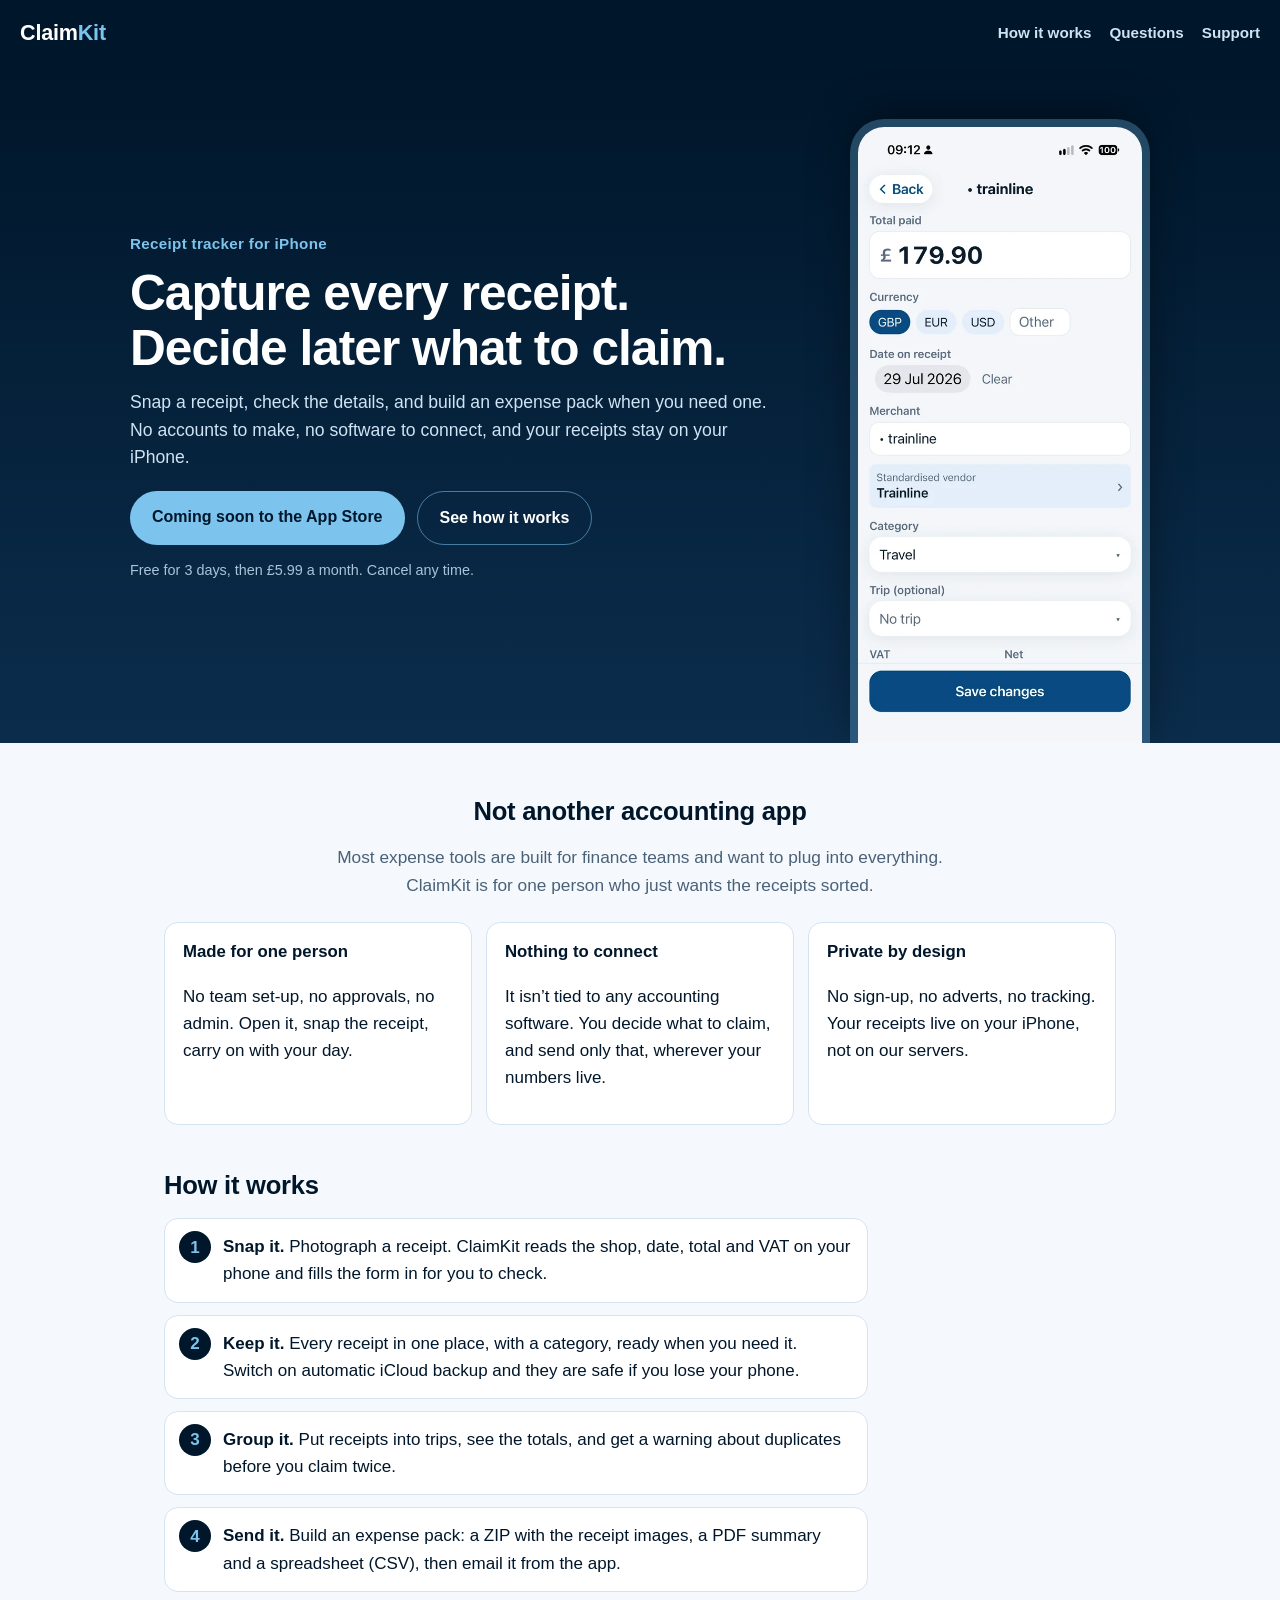
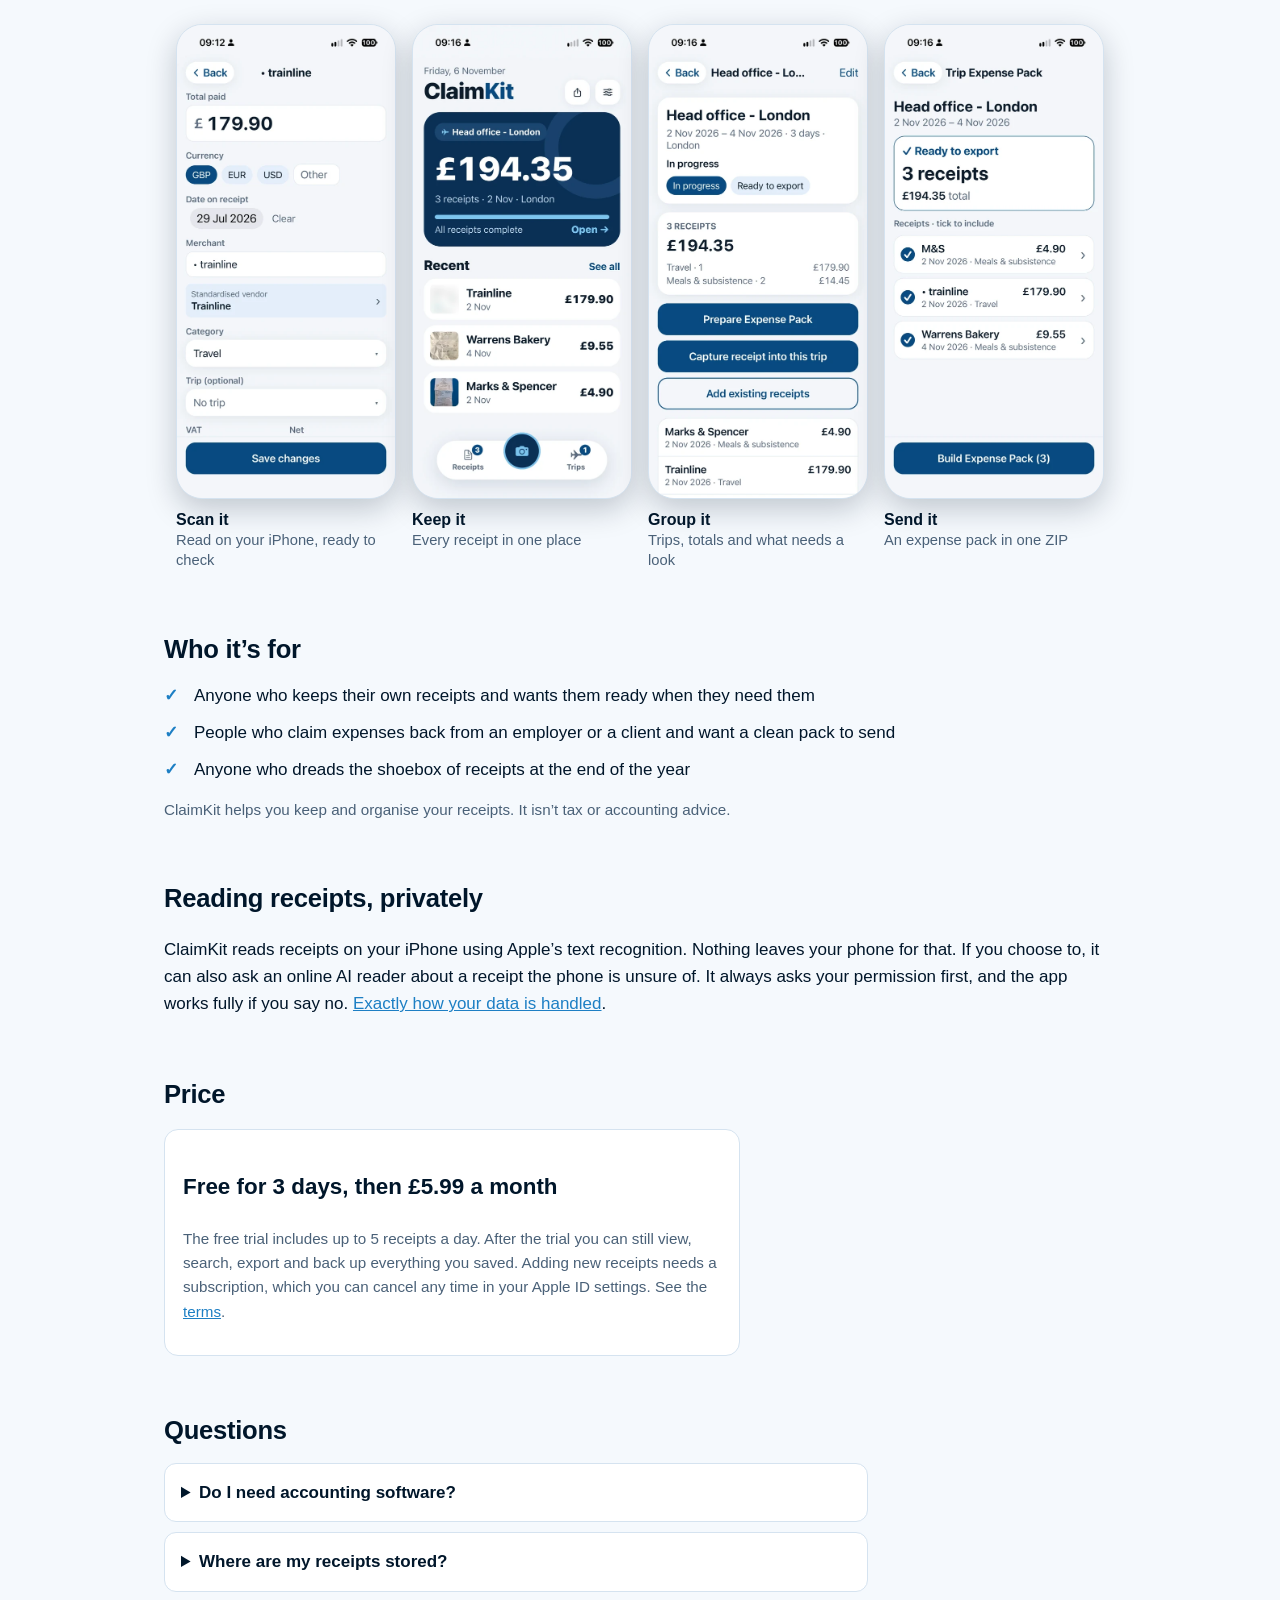
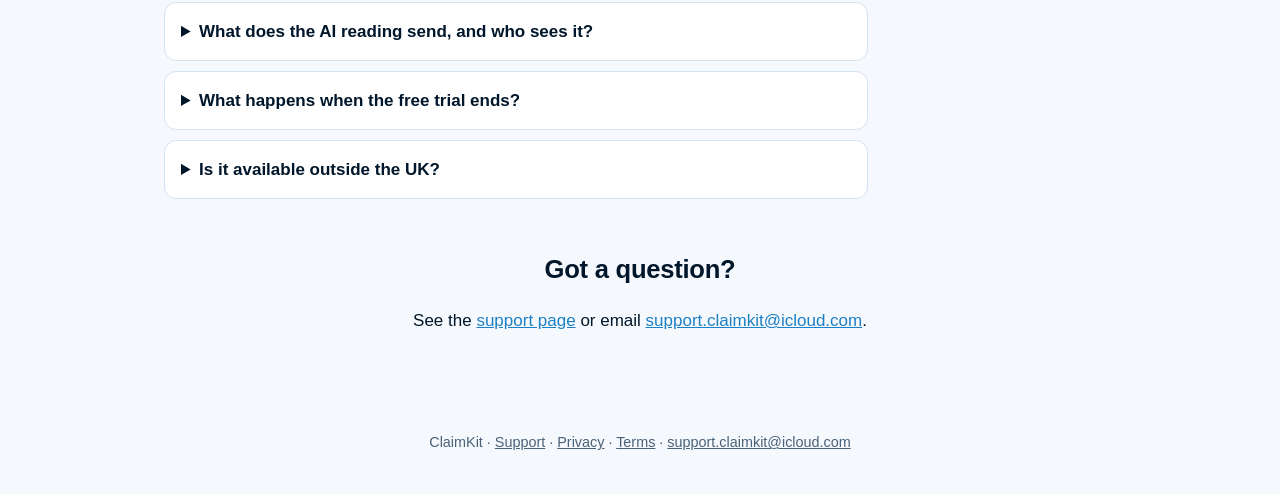
==== commit 7bede605: "Website: screenshots of the new design (receipt email address blurred), cache-busted Co-Authored-By:" ====
--- a/index.html
+++ b/index.html
@@ -46,7 +46,7 @@
     <p class="fine">Free for 3 days, then &pound;5.99 a month. Cancel any time.</p>
   </div>
   <div class="hero2-shot">
-    <img src="screens/scan.webp" width="540" height="1173" alt="A receipt just scanned in ClaimKit: total, date and shop filled in and marked Read from receipt" fetchpriority="high">
+    <img src="screens/scan.webp?v=2" width="540" height="1173" alt="A receipt just scanned in ClaimKit: total, date and shop filled in and marked Read from receipt" fetchpriority="high">
   </div>
 </section>
 
@@ -71,10 +71,10 @@
     <li><strong>Send it.</strong> Build an expense pack: a ZIP with the receipt images, a PDF summary and a spreadsheet (CSV), then email it from the app.</li>
   </ol>
   <div class="shots" aria-label="ClaimKit screenshots">
-    <figure><img src="screens/scan.webp" width="540" height="1173" alt="A receipt just scanned: total, date and shop filled in, marked Read from receipt" loading="lazy"><figcaption><strong>Scan it</strong>Read on your iPhone, ready to check</figcaption></figure>
-    <figure><img src="screens/home.webp" width="540" height="1173" alt="ClaimKit home screen with recent receipts" loading="lazy"><figcaption><strong>Keep it</strong>Every receipt in one place</figcaption></figure>
-    <figure><img src="screens/trip.webp" width="540" height="1173" alt="A trip with its receipts, totals and categories" loading="lazy"><figcaption><strong>Group it</strong>Trips, totals and what needs a look</figcaption></figure>
-    <figure><img src="screens/pack.webp" width="540" height="1173" alt="Choosing receipts to include in an expense pack" loading="lazy"><figcaption><strong>Send it</strong>An expense pack in one ZIP</figcaption></figure>
+    <figure><img src="screens/scan.webp?v=2" width="540" height="1173" alt="A receipt just scanned: total, date and shop filled in, marked Read from receipt" loading="lazy"><figcaption><strong>Scan it</strong>Read on your iPhone, ready to check</figcaption></figure>
+    <figure><img src="screens/home.webp?v=2" width="540" height="1173" alt="ClaimKit home screen with recent receipts" loading="lazy"><figcaption><strong>Keep it</strong>Every receipt in one place</figcaption></figure>
+    <figure><img src="screens/trip.webp?v=2" width="540" height="1173" alt="A trip with its receipts, totals and categories" loading="lazy"><figcaption><strong>Group it</strong>Trips, totals and what needs a look</figcaption></figure>
+    <figure><img src="screens/pack.webp?v=2" width="540" height="1173" alt="Choosing receipts to include in an expense pack" loading="lazy"><figcaption><strong>Send it</strong>An expense pack in one ZIP</figcaption></figure>
   </div>
 </section>
 
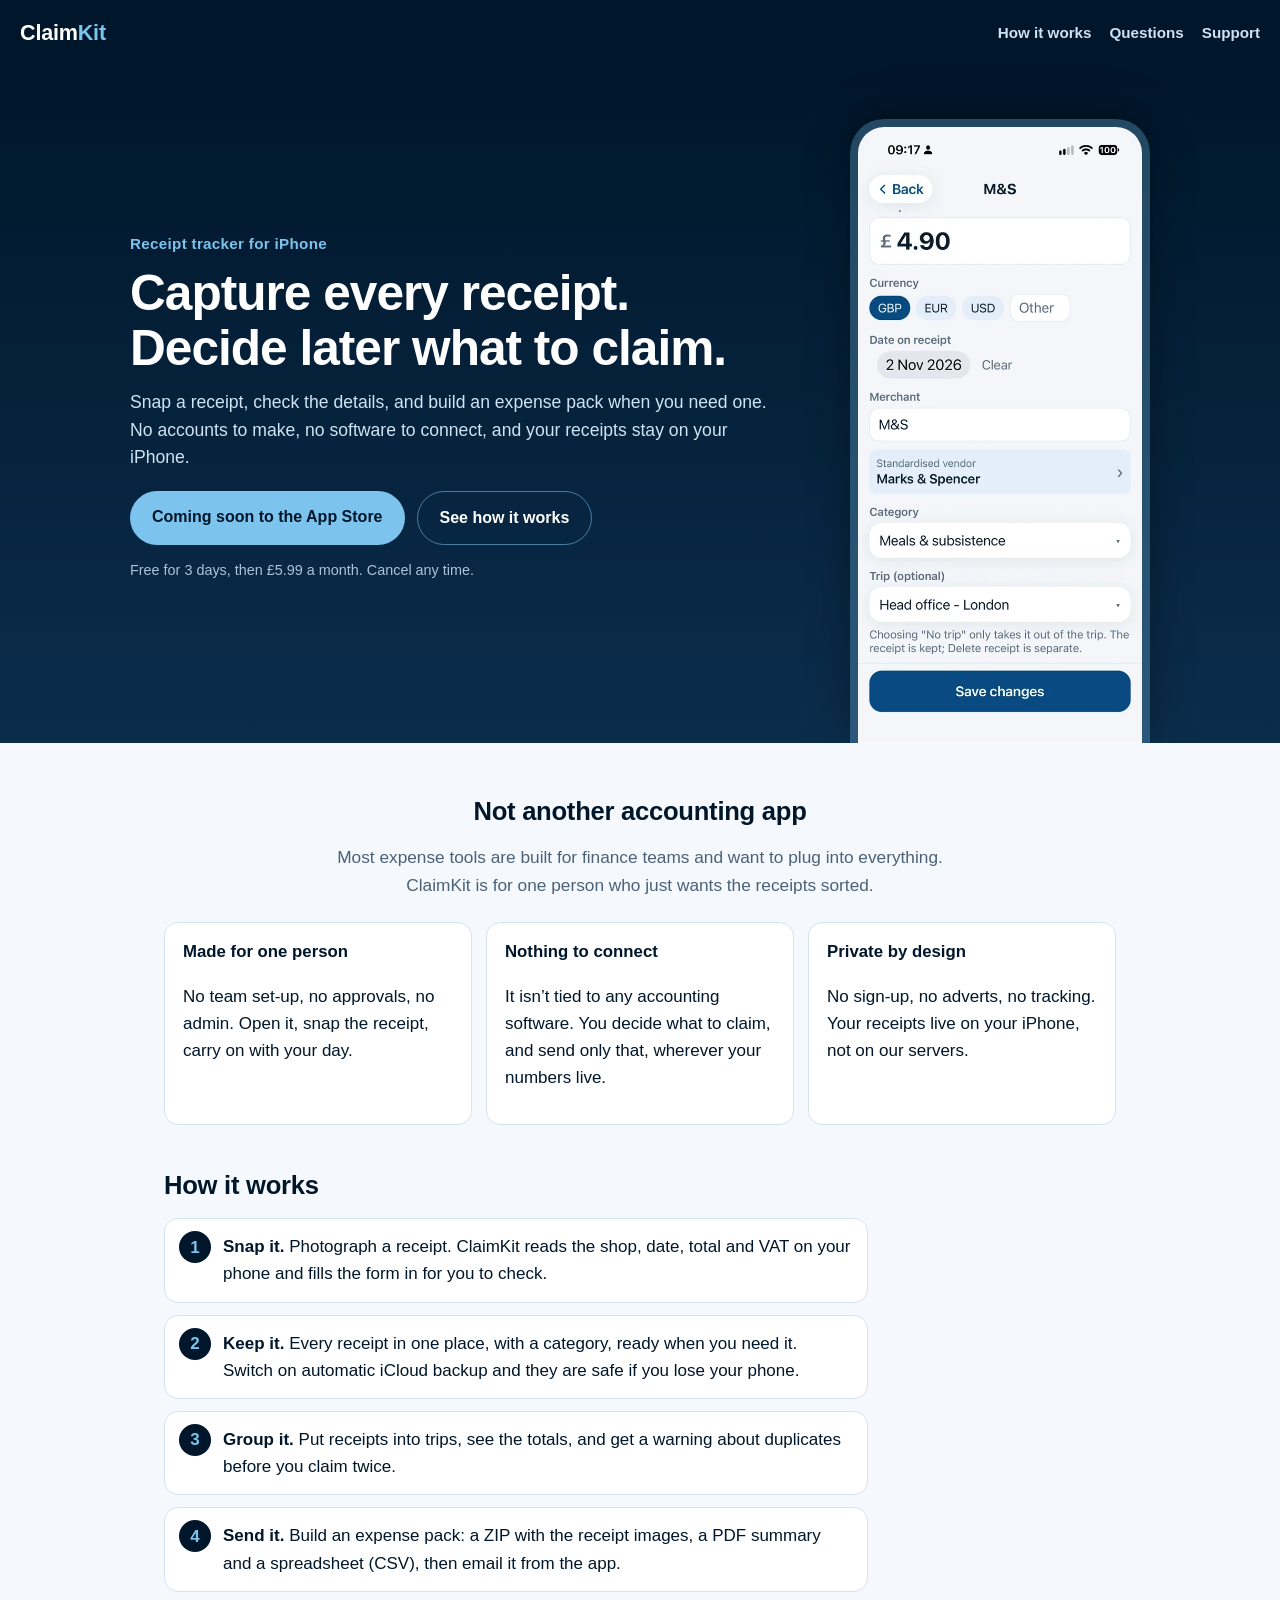
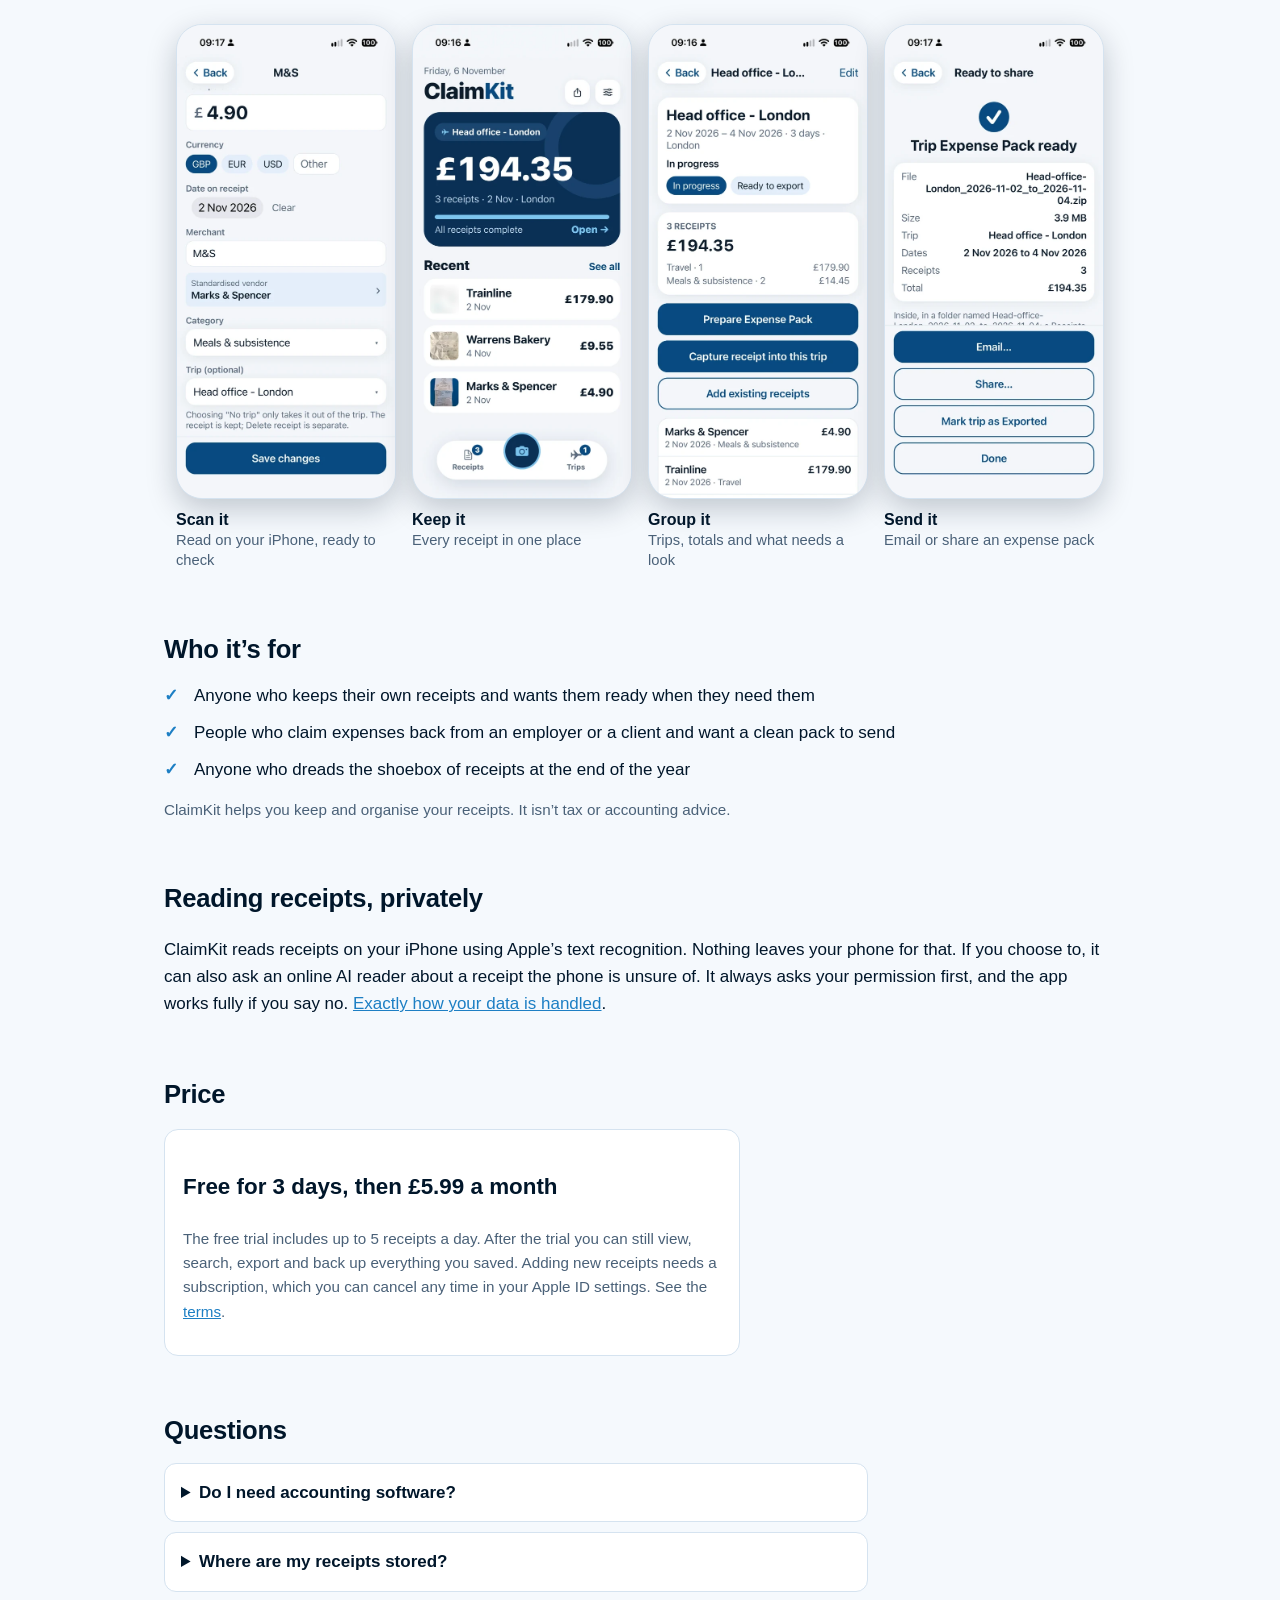
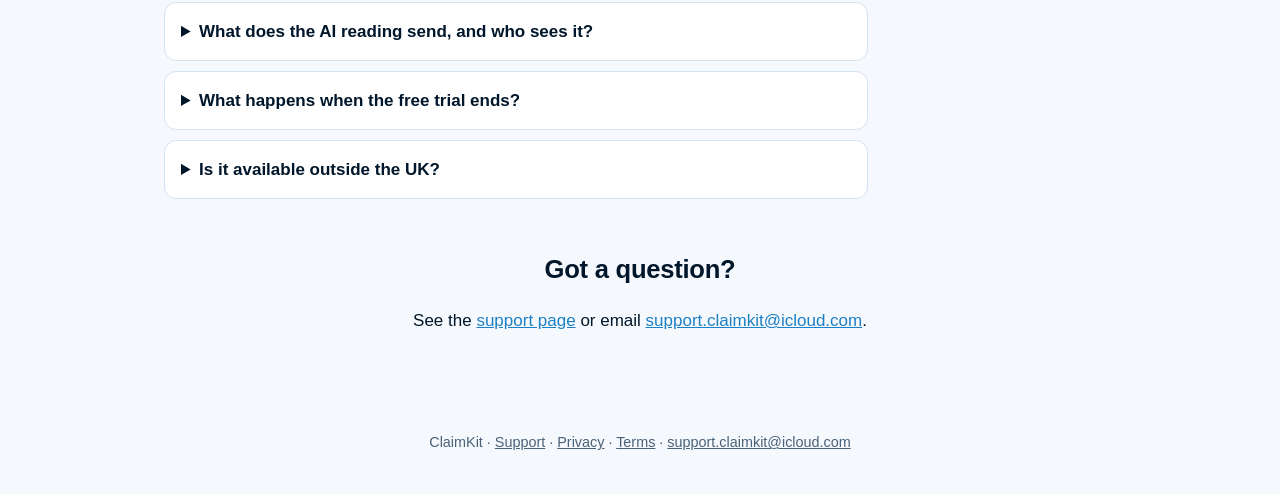
==== commit 2cd9ac4c: "Website: final five-screen set from the new design, captions updated Co-Authored-By: Claude Sonnet 5" ====
--- a/index.html
+++ b/index.html
@@ -46,7 +46,7 @@
     <p class="fine">Free for 3 days, then &pound;5.99 a month. Cancel any time.</p>
   </div>
   <div class="hero2-shot">
-    <img src="screens/scan.webp?v=2" width="540" height="1173" alt="A receipt just scanned in ClaimKit: total, date and shop filled in and marked Read from receipt" fetchpriority="high">
+    <img src="screens/scan.webp?v=2" width="540" height="1173" alt="A receipt in ClaimKit with the total, date, shop, category and trip filled in to check" fetchpriority="high">
   </div>
 </section>
 
@@ -71,10 +71,10 @@
     <li><strong>Send it.</strong> Build an expense pack: a ZIP with the receipt images, a PDF summary and a spreadsheet (CSV), then email it from the app.</li>
   </ol>
   <div class="shots" aria-label="ClaimKit screenshots">
-    <figure><img src="screens/scan.webp?v=2" width="540" height="1173" alt="A receipt just scanned: total, date and shop filled in, marked Read from receipt" loading="lazy"><figcaption><strong>Scan it</strong>Read on your iPhone, ready to check</figcaption></figure>
+    <figure><img src="screens/scan.webp?v=2" width="540" height="1173" alt="A receipt with the total, date, shop, category and trip filled in to check" loading="lazy"><figcaption><strong>Scan it</strong>Read on your iPhone, ready to check</figcaption></figure>
     <figure><img src="screens/home.webp?v=2" width="540" height="1173" alt="ClaimKit home screen with recent receipts" loading="lazy"><figcaption><strong>Keep it</strong>Every receipt in one place</figcaption></figure>
     <figure><img src="screens/trip.webp?v=2" width="540" height="1173" alt="A trip with its receipts, totals and categories" loading="lazy"><figcaption><strong>Group it</strong>Trips, totals and what needs a look</figcaption></figure>
-    <figure><img src="screens/pack.webp?v=2" width="540" height="1173" alt="Choosing receipts to include in an expense pack" loading="lazy"><figcaption><strong>Send it</strong>An expense pack in one ZIP</figcaption></figure>
+    <figure><img src="screens/pack.webp?v=2" width="540" height="1173" alt="An expense pack ready to email or share, with the file, size, dates and total" loading="lazy"><figcaption><strong>Send it</strong>Email or share an expense pack</figcaption></figure>
   </div>
 </section>
 
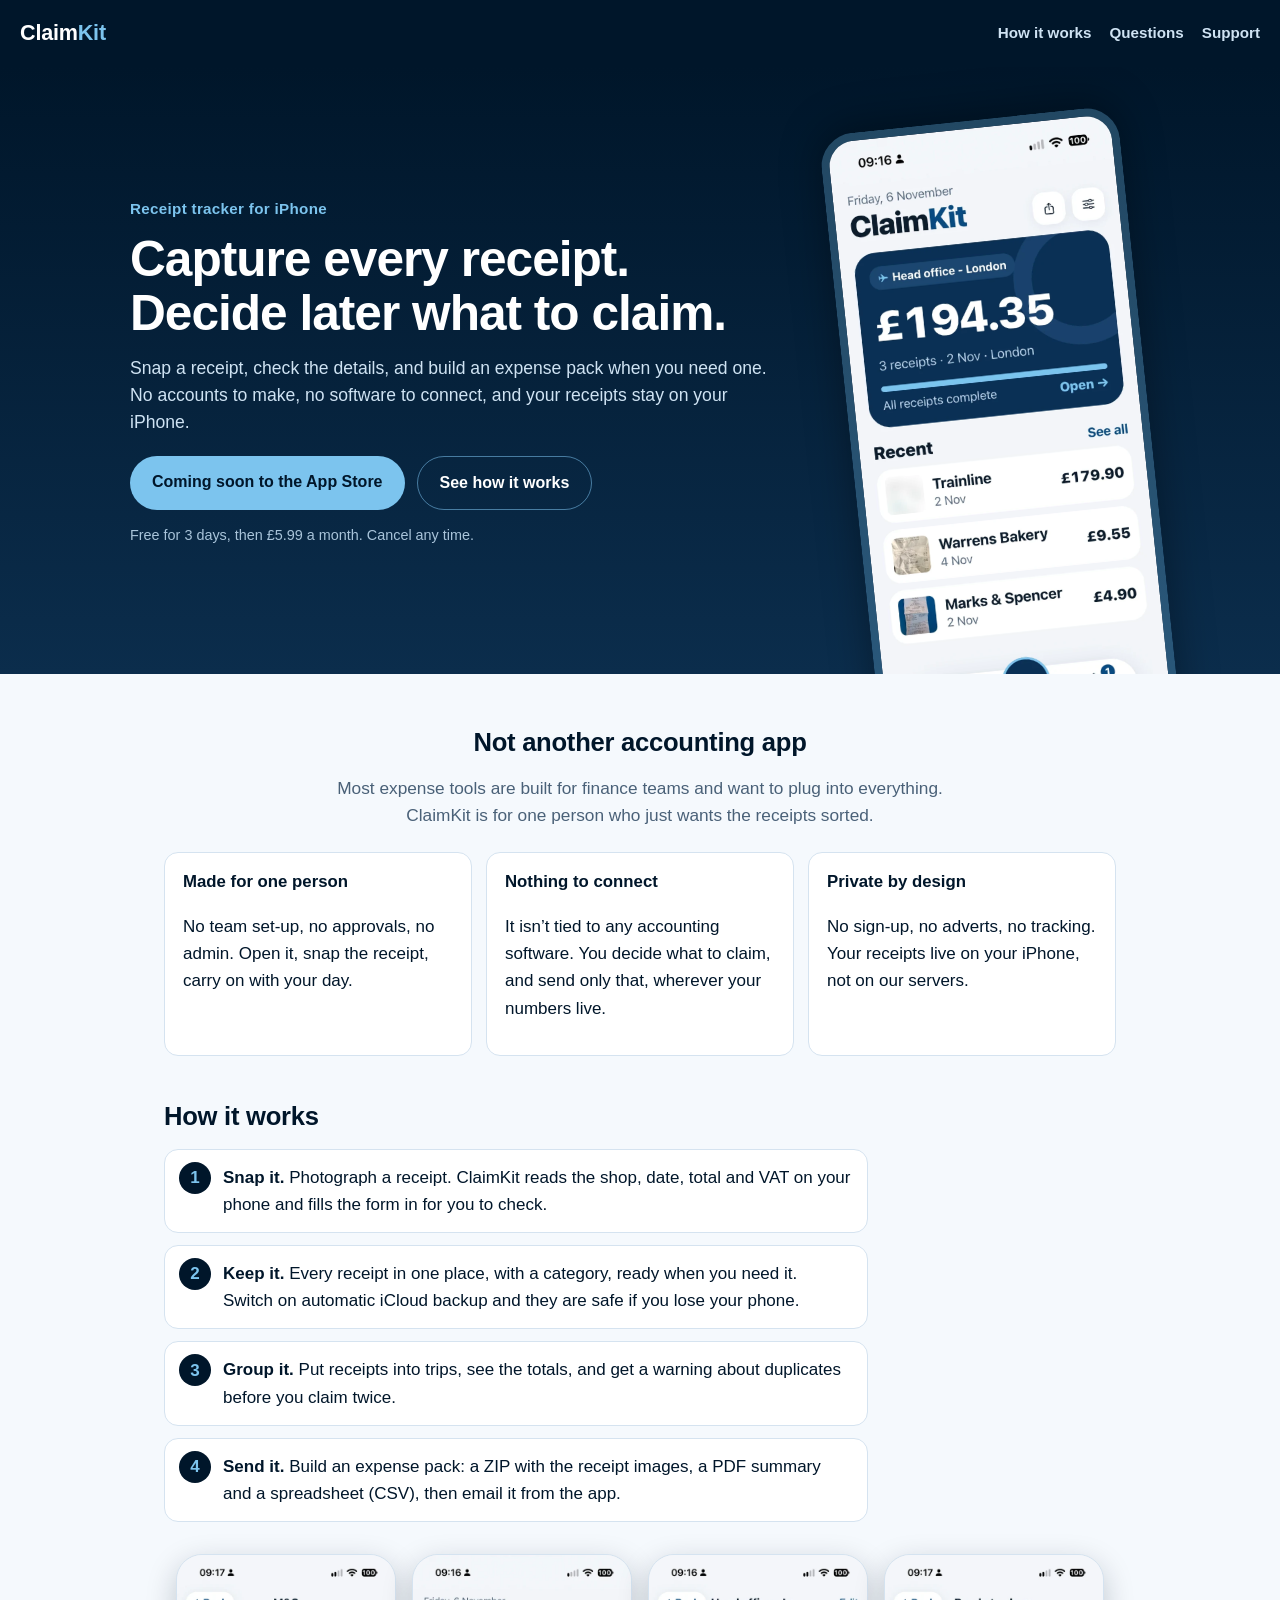
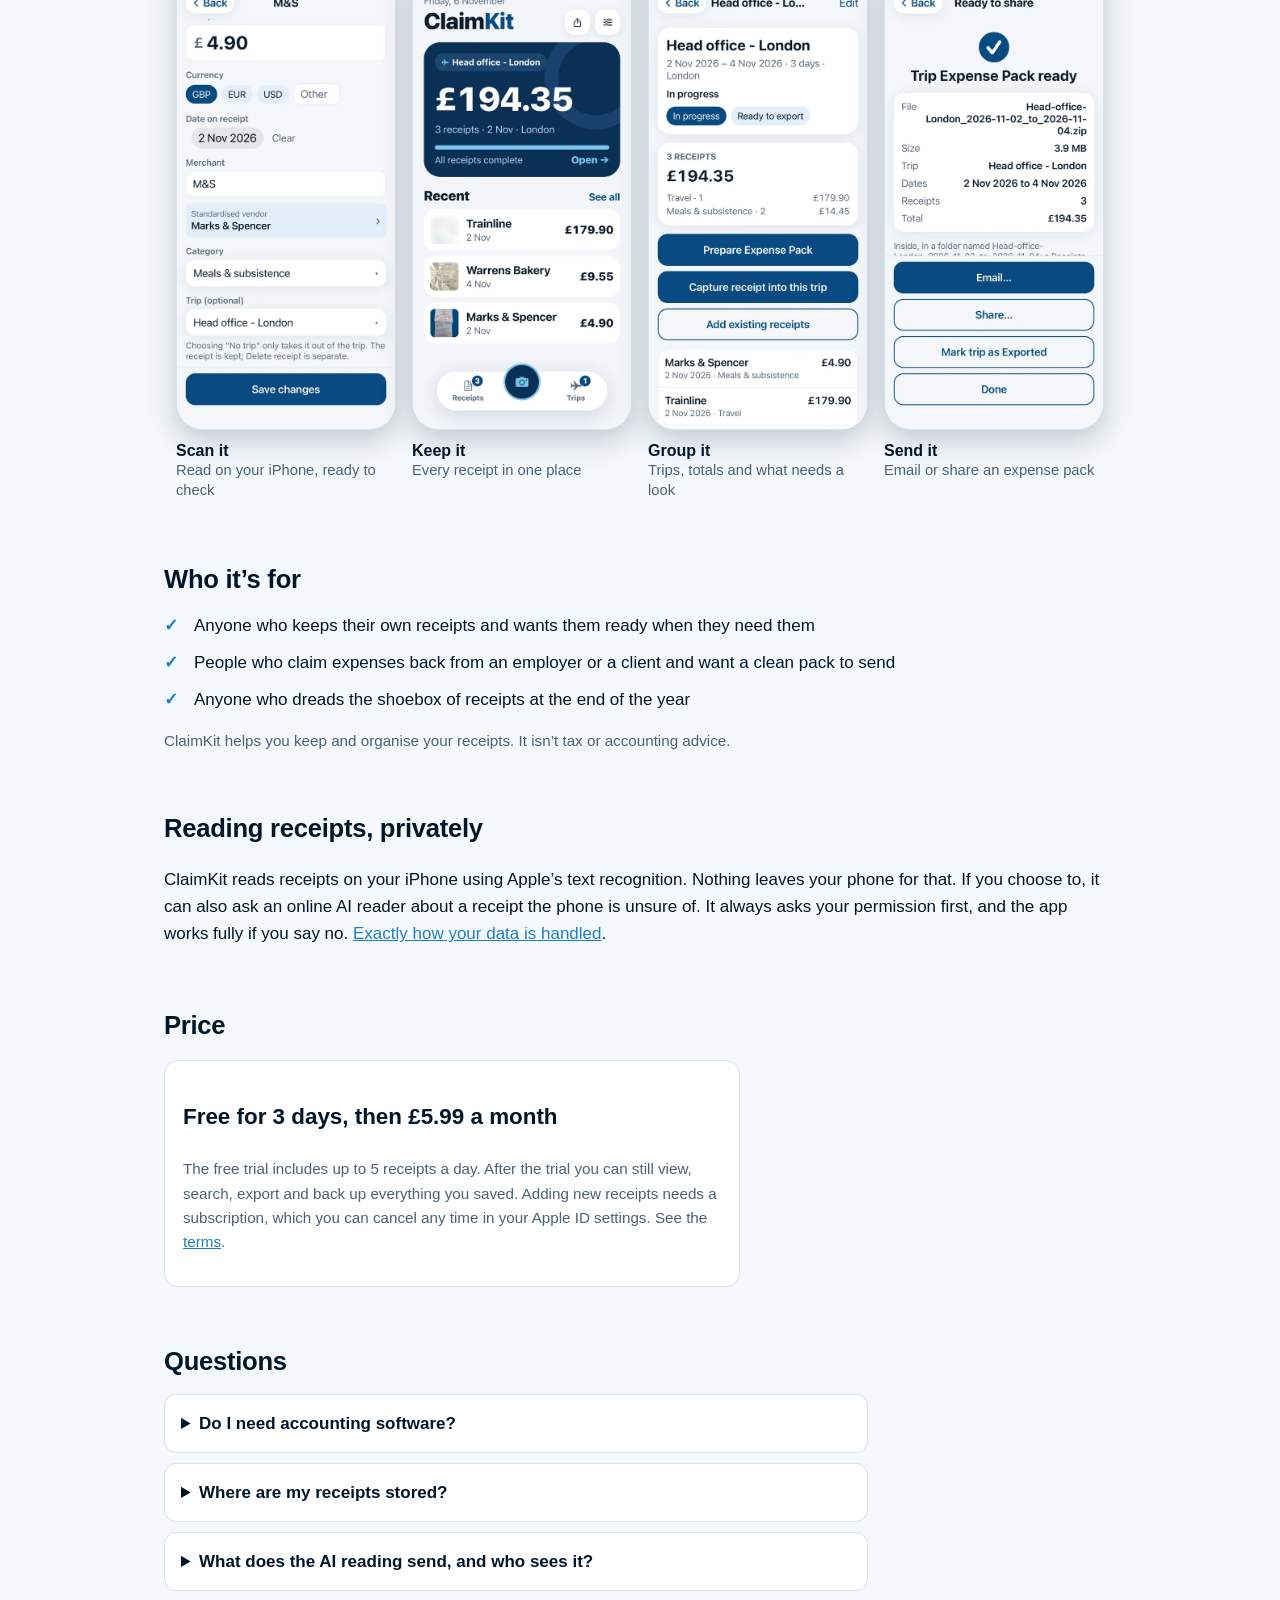
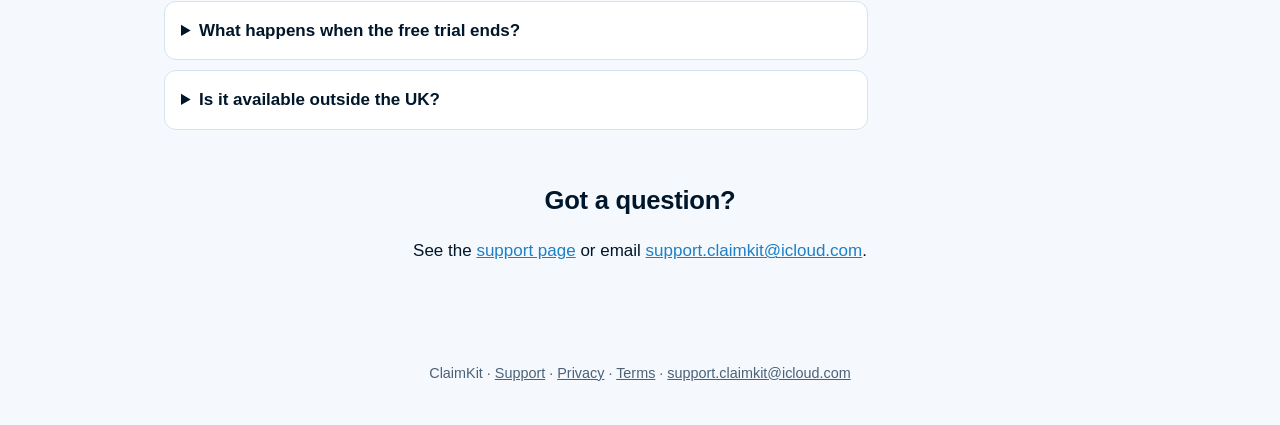
==== commit 4364da1f: "Website: Home screen as the hero image, tilted Co-Authored-By: Claude Sonnet 5.5 <noreply@anthropic." ====
--- a/index.html
+++ b/index.html
@@ -22,7 +22,7 @@
 <meta name="theme-color" content="#00162a">
 <link rel="icon" type="image/png" href="favicon.png">
 <link rel="apple-touch-icon" href="apple-touch-icon.png">
-<link rel="stylesheet" href="style.css?v=5">
+<link rel="stylesheet" href="style.css?v=6">
 <script type="application/ld+json">
 {"@context":"https://schema.org","@type":"SoftwareApplication","name":"ClaimKit","operatingSystem":"iOS","applicationCategory":"BusinessApplication","description":"Capture receipts on your iPhone and build expense packs for claims. No accounts, nothing to connect.","offers":{"@type":"Offer","price":"5.99","priceCurrency":"GBP"}}
 </script>
@@ -46,7 +46,7 @@
     <p class="fine">Free for 3 days, then &pound;5.99 a month. Cancel any time.</p>
   </div>
   <div class="hero2-shot">
-    <img src="screens/scan.webp?v=2" width="540" height="1173" alt="A receipt in ClaimKit with the total, date, shop, category and trip filled in to check" fetchpriority="high">
+    <img src="screens/hero.webp?v=1" width="760" height="1652" alt="The ClaimKit home screen: a trip with its total, and the latest receipts" fetchpriority="high">
   </div>
 </section>
 
--- a/style.css
+++ b/style.css
@@ -47,7 +47,7 @@
 .btn-ghost { border:1.5px solid rgba(124,196,240,.55); color:#fff; }
 .btn-ghost:hover { background:rgba(124,196,240,.14); }
 .fine { margin:14px 0 0; color:#a9c4da; font-size:.9rem; }
-.hero2-shot { width:min(280px,70vw); margin-top:8px; }
+.hero2-shot { width:min(280px,70vw); margin-top:8px; margin-bottom:-70px; transform:rotate(-6deg); }
 .hero2-shot img { display:block; width:100%; height:auto; border-radius:34px 34px 0 0; border:8px solid rgba(124,196,240,.28); border-bottom:0; box-shadow:0 -6px 40px rgba(0,0,0,.35); }
 @media (min-width:860px) {
   .hero2 { flex-direction:row; justify-content:center; align-items:flex-end; gap:64px; padding:44px 40px 0; }
